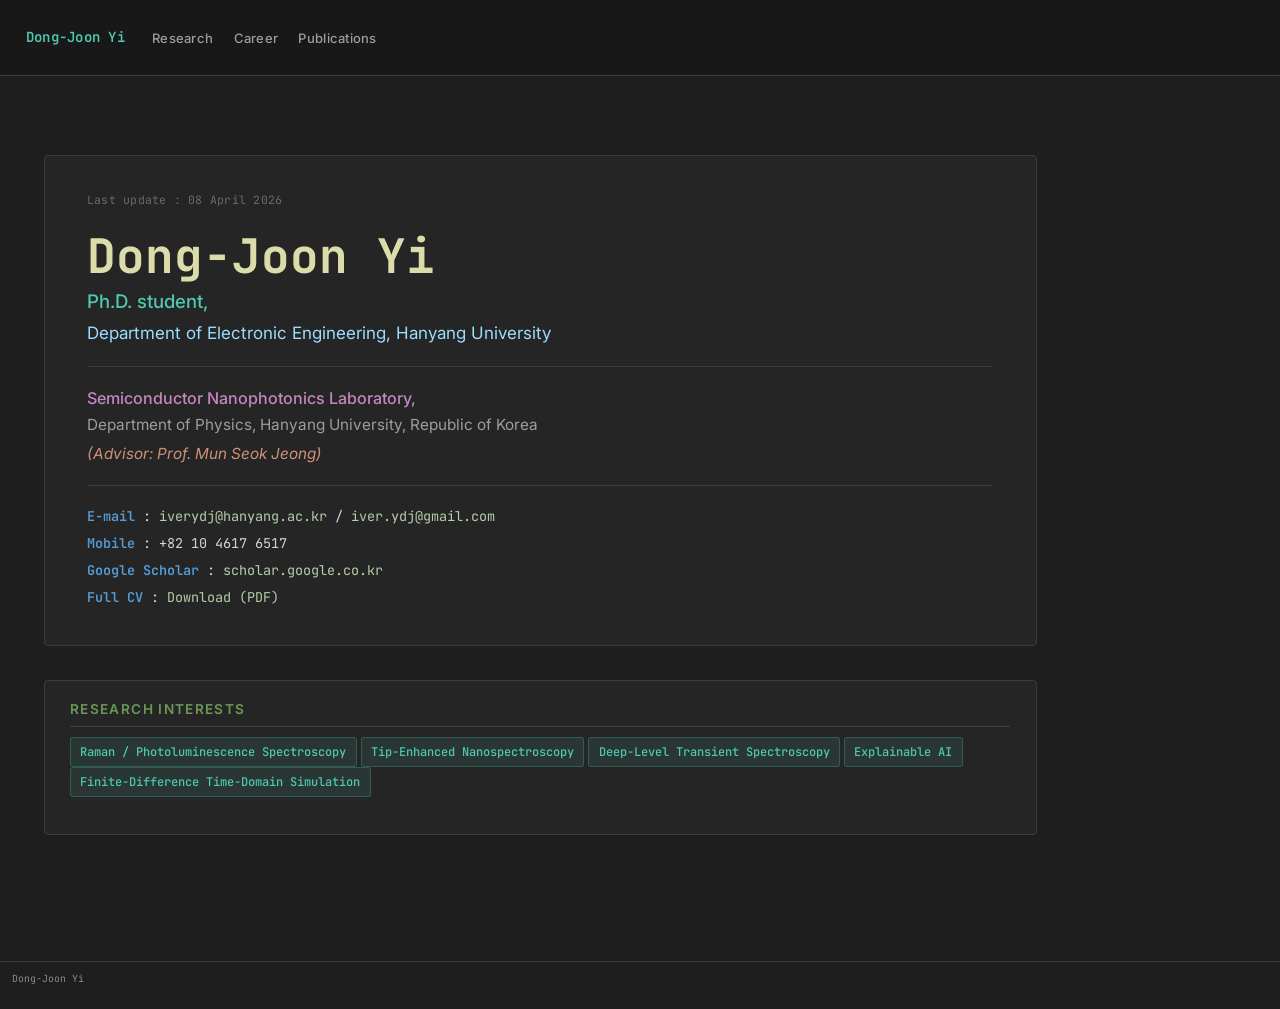
==== docs/index.html @ d69dab35 "Research: syntax colors, remove duplicate paragraph, remove Home tab, move cv.qmd to noshow" ====
<!DOCTYPE html>
<html xmlns="http://www.w3.org/1999/xhtml" lang="en" xml:lang="en"><head>

<meta charset="utf-8">
<meta name="generator" content="quarto-1.6.43">

<meta name="viewport" content="width=device-width, initial-scale=1.0, user-scalable=yes">


<title>Dong-Joon Yi</title>
<style>
code{white-space: pre-wrap;}
span.smallcaps{font-variant: small-caps;}
div.columns{display: flex; gap: min(4vw, 1.5em);}
div.column{flex: auto; overflow-x: auto;}
div.hanging-indent{margin-left: 1.5em; text-indent: -1.5em;}
ul.task-list{list-style: none;}
ul.task-list li input[type="checkbox"] {
  width: 0.8em;
  margin: 0 0.8em 0.2em -1em; /* quarto-specific, see https://github.com/quarto-dev/quarto-cli/issues/4556 */ 
  vertical-align: middle;
}
</style>


<script src="site_libs/quarto-nav/quarto-nav.js"></script>
<script src="site_libs/quarto-nav/headroom.min.js"></script>
<script src="site_libs/clipboard/clipboard.min.js"></script>
<script src="site_libs/quarto-search/autocomplete.umd.js"></script>
<script src="site_libs/quarto-search/fuse.min.js"></script>
<script src="site_libs/quarto-search/quarto-search.js"></script>
<meta name="quarto:offset" content="./">
<script src="site_libs/quarto-html/quarto.js"></script>
<script src="site_libs/quarto-html/popper.min.js"></script>
<script src="site_libs/quarto-html/tippy.umd.min.js"></script>
<script src="site_libs/quarto-html/anchor.min.js"></script>
<link href="site_libs/quarto-html/tippy.css" rel="stylesheet">
<link href="site_libs/quarto-html/quarto-syntax-highlighting-dark-4379b0ccadffce622b03caf4c46266b3.css" rel="stylesheet" id="quarto-text-highlighting-styles">
<script src="site_libs/bootstrap/bootstrap.min.js"></script>
<link href="site_libs/bootstrap/bootstrap-icons.css" rel="stylesheet">
<link href="site_libs/bootstrap/bootstrap-c5380910ed954647b01755c1e2d5ec04.min.css" rel="stylesheet" append-hash="true" id="quarto-bootstrap" data-mode="dark">
<script id="quarto-search-options" type="application/json">{
  "location": "navbar",
  "copy-button": false,
  "collapse-after": 3,
  "panel-placement": "end",
  "type": "overlay",
  "limit": 50,
  "keyboard-shortcut": [
    "f",
    "/",
    "s"
  ],
  "show-item-context": false,
  "language": {
    "search-no-results-text": "No results",
    "search-matching-documents-text": "matching documents",
    "search-copy-link-title": "Copy link to search",
    "search-hide-matches-text": "Hide additional matches",
    "search-more-match-text": "more match in this document",
    "search-more-matches-text": "more matches in this document",
    "search-clear-button-title": "Clear",
    "search-text-placeholder": "",
    "search-detached-cancel-button-title": "Cancel",
    "search-submit-button-title": "Submit",
    "search-label": "Search"
  }
}</script>


<link rel="stylesheet" href="styles.css">
</head>

<body class="nav-fixed fullcontent">

<div id="quarto-search-results"></div>
  <header id="quarto-header" class="headroom fixed-top">
    <nav class="navbar navbar-expand-lg " data-bs-theme="dark">
      <div class="navbar-container container-fluid">
      <div class="navbar-brand-container mx-auto">
    <a class="navbar-brand" href="./index.html">
    <span class="navbar-title">Dong-Joon Yi</span>
    </a>
  </div>
            <div id="quarto-search" class="" title="Search"></div>
          <button class="navbar-toggler" type="button" data-bs-toggle="collapse" data-bs-target="#navbarCollapse" aria-controls="navbarCollapse" role="menu" aria-expanded="false" aria-label="Toggle navigation" onclick="if (window.quartoToggleHeadroom) { window.quartoToggleHeadroom(); }">
  <span class="navbar-toggler-icon"></span>
</button>
          <div class="collapse navbar-collapse" id="navbarCollapse">
            <ul class="navbar-nav navbar-nav-scroll me-auto">
  <li class="nav-item">
    <a class="nav-link" href="./research.html"> 
<span class="menu-text">Research</span></a>
  </li>  
  <li class="nav-item">
    <a class="nav-link" href="./career.html"> 
<span class="menu-text">Career</span></a>
  </li>  
  <li class="nav-item">
    <a class="nav-link" href="./publications.html"> 
<span class="menu-text">Publications</span></a>
  </li>  
</ul>
          </div> <!-- /navcollapse -->
            <div class="quarto-navbar-tools">
</div>
      </div> <!-- /container-fluid -->
    </nav>
</header>
<!-- content -->
<div id="quarto-content" class="quarto-container page-columns page-rows-contents page-layout-article page-navbar">
<!-- sidebar -->
<!-- margin-sidebar -->
    
<!-- main -->
<main class="content" id="quarto-document-content"><header id="title-block-header" class="quarto-title-block"></header>




<div class="hero">
<p class="last-update">
Last update : 08 April 2026
</p>
<p class="hero-name">
Dong-Joon Yi
</p>
<p class="hero-position">
Ph.D.&nbsp;student,
</p>
<p class="hero-dept">
Department of Electronic Engineering, Hanyang University
</p>
<div class="hero-divider">

</div>
<p class="hero-lab">
Semiconductor Nanophotonics Laboratory,
</p>
<p class="hero-lab-dept">
Department of Physics, Hanyang University, Republic of Korea
</p>
<p class="hero-advisor">
(Advisor: Prof.&nbsp;Mun Seok Jeong)
</p>
<div class="hero-divider">

</div>
<p class="hero-contact">
<span class="contact-label">E-mail</span> : <a href="mailto:iverydj@hanyang.ac.kr">iverydj@hanyang.ac.kr</a> / <a href="mailto:iver.ydj@gmail.com">iver.ydj@gmail.com</a><br> <span class="contact-label">Mobile</span> : +82 10 4617 6517<br> <span class="contact-label">Google Scholar</span> : <a href="https://scholar.google.co.kr/citations?user=MZE2mWsAAAAJ&amp;hl=ko&amp;oi=ao">scholar.google.co.kr</a><br> <span class="contact-label">Full CV</span> : <a href="assets/CV.pdf" download="">Download (PDF)</a>
</p>
</div>
<section id="research-interests" class="level2 home-section">
<h2 class="anchored" data-anchor-id="research-interests">Research Interests</h2>
<div class="research-keywords">
<p><span>Raman / Photoluminescence Spectroscopy</span> <span>Tip-Enhanced Nanospectroscopy</span> <span>Deep-Level Transient Spectroscopy</span> <span>Explainable AI</span> <span>Finite-Difference Time-Domain Simulation</span></p>
</div>
</section>



</main> <!-- /main -->
<script id="quarto-html-after-body" type="application/javascript">
window.document.addEventListener("DOMContentLoaded", function (event) {
  const toggleBodyColorMode = (bsSheetEl) => {
    const mode = bsSheetEl.getAttribute("data-mode");
    const bodyEl = window.document.querySelector("body");
    if (mode === "dark") {
      bodyEl.classList.add("quarto-dark");
      bodyEl.classList.remove("quarto-light");
    } else {
      bodyEl.classList.add("quarto-light");
      bodyEl.classList.remove("quarto-dark");
    }
  }
  const toggleBodyColorPrimary = () => {
    const bsSheetEl = window.document.querySelector("link#quarto-bootstrap");
    if (bsSheetEl) {
      toggleBodyColorMode(bsSheetEl);
    }
  }
  toggleBodyColorPrimary();  
  const icon = "";
  const anchorJS = new window.AnchorJS();
  anchorJS.options = {
    placement: 'right',
    icon: icon
  };
  anchorJS.add('.anchored');
  const isCodeAnnotation = (el) => {
    for (const clz of el.classList) {
      if (clz.startsWith('code-annotation-')) {                     
        return true;
      }
    }
    return false;
  }
  const onCopySuccess = function(e) {
    // button target
    const button = e.trigger;
    // don't keep focus
    button.blur();
    // flash "checked"
    button.classList.add('code-copy-button-checked');
    var currentTitle = button.getAttribute("title");
    button.setAttribute("title", "Copied!");
    let tooltip;
    if (window.bootstrap) {
      button.setAttribute("data-bs-toggle", "tooltip");
      button.setAttribute("data-bs-placement", "left");
      button.setAttribute("data-bs-title", "Copied!");
      tooltip = new bootstrap.Tooltip(button, 
        { trigger: "manual", 
          customClass: "code-copy-button-tooltip",
          offset: [0, -8]});
      tooltip.show();    
    }
    setTimeout(function() {
      if (tooltip) {
        tooltip.hide();
        button.removeAttribute("data-bs-title");
        button.removeAttribute("data-bs-toggle");
        button.removeAttribute("data-bs-placement");
      }
      button.setAttribute("title", currentTitle);
      button.classList.remove('code-copy-button-checked');
    }, 1000);
    // clear code selection
    e.clearSelection();
  }
  const getTextToCopy = function(trigger) {
      const codeEl = trigger.previousElementSibling.cloneNode(true);
      for (const childEl of codeEl.children) {
        if (isCodeAnnotation(childEl)) {
          childEl.remove();
        }
      }
      return codeEl.innerText;
  }
  const clipboard = new window.ClipboardJS('.code-copy-button:not([data-in-quarto-modal])', {
    text: getTextToCopy
  });
  clipboard.on('success', onCopySuccess);
  if (window.document.getElementById('quarto-embedded-source-code-modal')) {
    const clipboardModal = new window.ClipboardJS('.code-copy-button[data-in-quarto-modal]', {
      text: getTextToCopy,
      container: window.document.getElementById('quarto-embedded-source-code-modal')
    });
    clipboardModal.on('success', onCopySuccess);
  }
    var localhostRegex = new RegExp(/^(?:http|https):\/\/localhost\:?[0-9]*\//);
    var mailtoRegex = new RegExp(/^mailto:/);
      var filterRegex = new RegExp('/' + window.location.host + '/');
    var isInternal = (href) => {
        return filterRegex.test(href) || localhostRegex.test(href) || mailtoRegex.test(href);
    }
    // Inspect non-navigation links and adorn them if external
 	var links = window.document.querySelectorAll('a[href]:not(.nav-link):not(.navbar-brand):not(.toc-action):not(.sidebar-link):not(.sidebar-item-toggle):not(.pagination-link):not(.no-external):not([aria-hidden]):not(.dropdown-item):not(.quarto-navigation-tool):not(.about-link)');
    for (var i=0; i<links.length; i++) {
      const link = links[i];
      if (!isInternal(link.href)) {
        // undo the damage that might have been done by quarto-nav.js in the case of
        // links that we want to consider external
        if (link.dataset.originalHref !== undefined) {
          link.href = link.dataset.originalHref;
        }
          // target, if specified
          link.setAttribute("target", "_blank");
          if (link.getAttribute("rel") === null) {
            link.setAttribute("rel", "noopener");
          }
      }
    }
  function tippyHover(el, contentFn, onTriggerFn, onUntriggerFn) {
    const config = {
      allowHTML: true,
      maxWidth: 500,
      delay: 100,
      arrow: false,
      appendTo: function(el) {
          return el.parentElement;
      },
      interactive: true,
      interactiveBorder: 10,
      theme: 'quarto',
      placement: 'bottom-start',
    };
    if (contentFn) {
      config.content = contentFn;
    }
    if (onTriggerFn) {
      config.onTrigger = onTriggerFn;
    }
    if (onUntriggerFn) {
      config.onUntrigger = onUntriggerFn;
    }
    window.tippy(el, config); 
  }
  const noterefs = window.document.querySelectorAll('a[role="doc-noteref"]');
  for (var i=0; i<noterefs.length; i++) {
    const ref = noterefs[i];
    tippyHover(ref, function() {
      // use id or data attribute instead here
      let href = ref.getAttribute('data-footnote-href') || ref.getAttribute('href');
      try { href = new URL(href).hash; } catch {}
      const id = href.replace(/^#\/?/, "");
      const note = window.document.getElementById(id);
      if (note) {
        return note.innerHTML;
      } else {
        return "";
      }
    });
  }
  const xrefs = window.document.querySelectorAll('a.quarto-xref');
  const processXRef = (id, note) => {
    // Strip column container classes
    const stripColumnClz = (el) => {
      el.classList.remove("page-full", "page-columns");
      if (el.children) {
        for (const child of el.children) {
          stripColumnClz(child);
        }
      }
    }
    stripColumnClz(note)
    if (id === null || id.startsWith('sec-')) {
      // Special case sections, only their first couple elements
      const container = document.createElement("div");
      if (note.children && note.children.length > 2) {
        container.appendChild(note.children[0].cloneNode(true));
        for (let i = 1; i < note.children.length; i++) {
          const child = note.children[i];
          if (child.tagName === "P" && child.innerText === "") {
            continue;
          } else {
            container.appendChild(child.cloneNode(true));
            break;
          }
        }
        if (window.Quarto?.typesetMath) {
          window.Quarto.typesetMath(container);
        }
        return container.innerHTML
      } else {
        if (window.Quarto?.typesetMath) {
          window.Quarto.typesetMath(note);
        }
        return note.innerHTML;
      }
    } else {
      // Remove any anchor links if they are present
      const anchorLink = note.querySelector('a.anchorjs-link');
      if (anchorLink) {
        anchorLink.remove();
      }
      if (window.Quarto?.typesetMath) {
        window.Quarto.typesetMath(note);
      }
      if (note.classList.contains("callout")) {
        return note.outerHTML;
      } else {
        return note.innerHTML;
      }
    }
  }
  for (var i=0; i<xrefs.length; i++) {
    const xref = xrefs[i];
    tippyHover(xref, undefined, function(instance) {
      instance.disable();
      let url = xref.getAttribute('href');
      let hash = undefined; 
      if (url.startsWith('#')) {
        hash = url;
      } else {
        try { hash = new URL(url).hash; } catch {}
      }
      if (hash) {
        const id = hash.replace(/^#\/?/, "");
        const note = window.document.getElementById(id);
        if (note !== null) {
          try {
            const html = processXRef(id, note.cloneNode(true));
            instance.setContent(html);
          } finally {
            instance.enable();
            instance.show();
          }
        } else {
          // See if we can fetch this
          fetch(url.split('#')[0])
          .then(res => res.text())
          .then(html => {
            const parser = new DOMParser();
            const htmlDoc = parser.parseFromString(html, "text/html");
            const note = htmlDoc.getElementById(id);
            if (note !== null) {
              const html = processXRef(id, note);
              instance.setContent(html);
            } 
          }).finally(() => {
            instance.enable();
            instance.show();
          });
        }
      } else {
        // See if we can fetch a full url (with no hash to target)
        // This is a special case and we should probably do some content thinning / targeting
        fetch(url)
        .then(res => res.text())
        .then(html => {
          const parser = new DOMParser();
          const htmlDoc = parser.parseFromString(html, "text/html");
          const note = htmlDoc.querySelector('main.content');
          if (note !== null) {
            // This should only happen for chapter cross references
            // (since there is no id in the URL)
            // remove the first header
            if (note.children.length > 0 && note.children[0].tagName === "HEADER") {
              note.children[0].remove();
            }
            const html = processXRef(null, note);
            instance.setContent(html);
          } 
        }).finally(() => {
          instance.enable();
          instance.show();
        });
      }
    }, function(instance) {
    });
  }
      let selectedAnnoteEl;
      const selectorForAnnotation = ( cell, annotation) => {
        let cellAttr = 'data-code-cell="' + cell + '"';
        let lineAttr = 'data-code-annotation="' +  annotation + '"';
        const selector = 'span[' + cellAttr + '][' + lineAttr + ']';
        return selector;
      }
      const selectCodeLines = (annoteEl) => {
        const doc = window.document;
        const targetCell = annoteEl.getAttribute("data-target-cell");
        const targetAnnotation = annoteEl.getAttribute("data-target-annotation");
        const annoteSpan = window.document.querySelector(selectorForAnnotation(targetCell, targetAnnotation));
        const lines = annoteSpan.getAttribute("data-code-lines").split(",");
        const lineIds = lines.map((line) => {
          return targetCell + "-" + line;
        })
        let top = null;
        let height = null;
        let parent = null;
        if (lineIds.length > 0) {
            //compute the position of the single el (top and bottom and make a div)
            const el = window.document.getElementById(lineIds[0]);
            top = el.offsetTop;
            height = el.offsetHeight;
            parent = el.parentElement.parentElement;
          if (lineIds.length > 1) {
            const lastEl = window.document.getElementById(lineIds[lineIds.length - 1]);
            const bottom = lastEl.offsetTop + lastEl.offsetHeight;
            height = bottom - top;
          }
          if (top !== null && height !== null && parent !== null) {
            // cook up a div (if necessary) and position it 
            let div = window.document.getElementById("code-annotation-line-highlight");
            if (div === null) {
              div = window.document.createElement("div");
              div.setAttribute("id", "code-annotation-line-highlight");
              div.style.position = 'absolute';
              parent.appendChild(div);
            }
            div.style.top = top - 2 + "px";
            div.style.height = height + 4 + "px";
            div.style.left = 0;
            let gutterDiv = window.document.getElementById("code-annotation-line-highlight-gutter");
            if (gutterDiv === null) {
              gutterDiv = window.document.createElement("div");
              gutterDiv.setAttribute("id", "code-annotation-line-highlight-gutter");
              gutterDiv.style.position = 'absolute';
              const codeCell = window.document.getElementById(targetCell);
              const gutter = codeCell.querySelector('.code-annotation-gutter');
              gutter.appendChild(gutterDiv);
            }
            gutterDiv.style.top = top - 2 + "px";
            gutterDiv.style.height = height + 4 + "px";
          }
          selectedAnnoteEl = annoteEl;
        }
      };
      const unselectCodeLines = () => {
        const elementsIds = ["code-annotation-line-highlight", "code-annotation-line-highlight-gutter"];
        elementsIds.forEach((elId) => {
          const div = window.document.getElementById(elId);
          if (div) {
            div.remove();
          }
        });
        selectedAnnoteEl = undefined;
      };
        // Handle positioning of the toggle
    window.addEventListener(
      "resize",
      throttle(() => {
        elRect = undefined;
        if (selectedAnnoteEl) {
          selectCodeLines(selectedAnnoteEl);
        }
      }, 10)
    );
    function throttle(fn, ms) {
    let throttle = false;
    let timer;
      return (...args) => {
        if(!throttle) { // first call gets through
            fn.apply(this, args);
            throttle = true;
        } else { // all the others get throttled
            if(timer) clearTimeout(timer); // cancel #2
            timer = setTimeout(() => {
              fn.apply(this, args);
              timer = throttle = false;
            }, ms);
        }
      };
    }
      // Attach click handler to the DT
      const annoteDls = window.document.querySelectorAll('dt[data-target-cell]');
      for (const annoteDlNode of annoteDls) {
        annoteDlNode.addEventListener('click', (event) => {
          const clickedEl = event.target;
          if (clickedEl !== selectedAnnoteEl) {
            unselectCodeLines();
            const activeEl = window.document.querySelector('dt[data-target-cell].code-annotation-active');
            if (activeEl) {
              activeEl.classList.remove('code-annotation-active');
            }
            selectCodeLines(clickedEl);
            clickedEl.classList.add('code-annotation-active');
          } else {
            // Unselect the line
            unselectCodeLines();
            clickedEl.classList.remove('code-annotation-active');
          }
        });
      }
  const findCites = (el) => {
    const parentEl = el.parentElement;
    if (parentEl) {
      const cites = parentEl.dataset.cites;
      if (cites) {
        return {
          el,
          cites: cites.split(' ')
        };
      } else {
        return findCites(el.parentElement)
      }
    } else {
      return undefined;
    }
  };
  var bibliorefs = window.document.querySelectorAll('a[role="doc-biblioref"]');
  for (var i=0; i<bibliorefs.length; i++) {
    const ref = bibliorefs[i];
    const citeInfo = findCites(ref);
    if (citeInfo) {
      tippyHover(citeInfo.el, function() {
        var popup = window.document.createElement('div');
        citeInfo.cites.forEach(function(cite) {
          var citeDiv = window.document.createElement('div');
          citeDiv.classList.add('hanging-indent');
          citeDiv.classList.add('csl-entry');
          var biblioDiv = window.document.getElementById('ref-' + cite);
          if (biblioDiv) {
            citeDiv.innerHTML = biblioDiv.innerHTML;
          }
          popup.appendChild(citeDiv);
        });
        return popup.innerHTML;
      });
    }
  }
});
</script>
</div> <!-- /content -->
<footer class="footer">
  <div class="nav-footer">
    <div class="nav-footer-left">
<p>Dong-Joon Yi</p>
</div>   
    <div class="nav-footer-center">
      &nbsp;
    </div>
    <div class="nav-footer-right">
      &nbsp;
    </div>
  </div>
</footer>




</body></html>
---- docs/site_libs/quarto-html/tippy.css ----
.tippy-box[data-animation=fade][data-state=hidden]{opacity:0}[data-tippy-root]{max-width:calc(100vw - 10px)}.tippy-box{position:relative;background-color:#333;color:#fff;border-radius:4px;font-size:14px;line-height:1.4;white-space:normal;outline:0;transition-property:transform,visibility,opacity}.tippy-box[data-placement^=top]>.tippy-arrow{bottom:0}.tippy-box[data-placement^=top]>.tippy-arrow:before{bottom:-7px;left:0;border-width:8px 8px 0;border-top-color:initial;transform-origin:center top}.tippy-box[data-placement^=bottom]>.tippy-arrow{top:0}.tippy-box[data-placement^=bottom]>.tippy-arrow:before{top:-7px;left:0;border-width:0 8px 8px;border-bottom-color:initial;transform-origin:center bottom}.tippy-box[data-placement^=left]>.tippy-arrow{right:0}.tippy-box[data-placement^=left]>.tippy-arrow:before{border-width:8px 0 8px 8px;border-left-color:initial;right:-7px;transform-origin:center left}.tippy-box[data-placement^=right]>.tippy-arrow{left:0}.tippy-box[data-placement^=right]>.tippy-arrow:before{left:-7px;border-width:8px 8px 8px 0;border-right-color:initial;transform-origin:center right}.tippy-box[data-inertia][data-state=visible]{transition-timing-function:cubic-bezier(.54,1.5,.38,1.11)}.tippy-arrow{width:16px;height:16px;color:#333}.tippy-arrow:before{content:"";position:absolute;border-color:transparent;border-style:solid}.tippy-content{position:relative;padding:5px 9px;z-index:1}
---- docs/styles.css ----
@import url("https://fonts.googleapis.com/css2?family=JetBrains+Mono:wght@400;500;600&family=Inter:wght@400;500;600;700&display=swap");

:root {
  --max-w: 1080px;

  /* VS Code Dark+ palette */
  --bg: #1e1e1e;
  --bg-surface: #252526;
  --bg-hover: #2a2d2e;
  --bg-active: #37373d;
  --bg-input: #3c3c3c;

  --border: #3c3c3c;
  --border-light: #2d2d2d;

  --text: #d4d4d4;
  --text-2: #9d9d9d;
  --text-3: #6a6a6a;

  /* syntax colors as accents */
  --blue: #569cd6;
  --light-blue: #9cdcfe;
  --green: #6a9955;
  --light-green: #b5cea8;
  --orange: #ce9178;
  --yellow: #dcdcaa;
  --purple: #c586c0;
  --cyan: #4ec9b0;

  --accent: var(--blue);
  --accent-2: var(--cyan);

  --font-mono: "JetBrains Mono", "Cascadia Code", "Fira Code", monospace;
  --font-sans: "Inter", system-ui, sans-serif;
}

/* ── Base ── */
body {
  font-family: var(--font-sans);
  color: var(--text);
  background: var(--bg);
  font-size: 14.5px;
  line-height: 1.75;
  -webkit-font-smoothing: antialiased;
}

::selection {
  background: rgba(86, 156, 214, 0.35);
  color: #fff;
}

.quarto-container { max-width: var(--max-w); }
main { padding-top: 0; }

/* ── Typography ── */
h1, h2, h3, h4 {
  font-family: var(--font-sans);
  color: var(--text);
  font-weight: 600;
}

h1 { font-size: 1.6rem; color: var(--light-blue); }
h2 {
  font-size: 0.8rem;
  text-transform: uppercase;
  letter-spacing: 0.1em;
  color: var(--green);
  font-weight: 600;
  margin-top: 2.5rem;
  margin-bottom: 0.6rem;
}
h3 { font-size: 1rem; color: var(--yellow); margin-top: 1.2rem; }

main a {
  color: var(--accent);
  text-decoration: none;
}

main a:hover {
  color: var(--light-blue);
  text-decoration: underline;
}

/* ── Scrollbar (webkit) ── */
::-webkit-scrollbar { width: 10px; }
::-webkit-scrollbar-track { background: var(--bg); }
::-webkit-scrollbar-thumb { background: var(--bg-input); border-radius: 5px; }
::-webkit-scrollbar-thumb:hover { background: var(--text-3); }

/* ── Navbar ── */
.navbar {
  font-family: var(--font-sans);
  background: #181818 !important;
  border-bottom: 1px solid var(--border);
  font-size: 13px;
  letter-spacing: 0.02em;
}

.navbar-brand, .navbar-title {
  font-family: var(--font-mono) !important;
  font-weight: 600 !important;
  font-size: 14px !important;
  color: var(--cyan) !important;
}

.navbar-nav .nav-link {
  color: var(--text-2) !important;
  font-weight: 500;
  transition: color 0.15s;
}

.navbar-nav .nav-link.active {
  color: #fff !important;
}

.navbar-nav .nav-link:hover {
  color: var(--text) !important;
}

.navbar-toggler { border-color: var(--border) !important; }
.navbar-toggler-icon { filter: invert(0.8); }

/* ── Home: Last update ── */
.last-update {
  font-family: var(--font-mono);
  font-size: 11.5px;
  color: var(--text-3);
  margin: 0 0 1rem;
  letter-spacing: 0.02em;
}

/* ── Home: Hero (signature card) ── */
.hero {
  margin-top: 3rem;
  margin-bottom: 0;
  padding: 2rem 2.5rem;
  border: 1px solid var(--border);
  background: var(--bg-surface);
  box-shadow: none;
  border-radius: 4px;
}

.hero-name {
  font-family: var(--font-mono);
  font-size: clamp(2rem, 4.5vw, 2.8rem);
  font-weight: 700;
  color: var(--yellow);
  margin: 0 0 0.15rem;
  line-height: 1.2;
}

.hero-position {
  font-size: 1.1rem;
  font-weight: 500;
  color: var(--cyan);
  margin: 0.1rem 0 0;
}

.hero-dept {
  font-size: 1rem;
  color: var(--light-blue);
  margin: 0;
}

.hero-divider {
  height: 1px;
  background: var(--border);
  margin: 1rem 0;
}

.hero-lab {
  font-size: 0.95rem;
  color: var(--purple);
  margin: 0;
  font-weight: 500;
}

.hero-lab-dept {
  font-size: 0.9rem;
  color: var(--text-2);
  margin: 0;
}

.hero-advisor {
  font-size: 0.9rem;
  color: var(--orange);
  margin: 0.15rem 0 0;
  font-style: italic;
}

.hero-contact {
  font-family: var(--font-mono);
  font-size: 13.5px;
  color: var(--text);
  margin: 0;
  line-height: 2;
}

.hero-contact a {
  color: var(--light-green);
}

.hero-contact a:hover {
  color: #fff;
  text-decoration: underline;
}

.contact-label {
  color: var(--blue);
  font-weight: 600;
}

/* legacy - unused */
.hero-tagline { display: none; }
.hero-meta { display: none; }

/* ── Home: Sections ── */
.home-section {
  margin-top: 2rem;
  padding: 1.2rem 1.5rem;
  border: 1px solid var(--border);
  background: var(--bg-surface);
  border-radius: 4px;
}

.home-section h2 { margin-top: 0; }

.home-section ul {
  list-style: none;
  padding: 0;
  margin: 0;
}

.home-section li {
  margin-bottom: 0.25rem;
  font-size: 14px;
}

.home-section li::before {
  content: ">";
  font-family: var(--font-mono);
  color: var(--text-3);
  margin-right: 0.5rem;
  font-size: 12px;
}

.research-keywords {
  display: flex;
  flex-wrap: wrap;
  gap: 0.35rem;
  margin-top: 0.4rem;
}

.research-keywords span {
  display: inline-block;
  padding: 0.2rem 0.55rem;
  font-family: var(--font-mono);
  font-size: 12px;
  font-weight: 500;
  color: var(--cyan);
  background: rgba(78, 201, 176, 0.1);
  border: 1px solid rgba(78, 201, 176, 0.25);
  border-radius: 3px;
}

/* ── Section blocks (career, research, publications) ── */
.section-block {
  margin-top: 1.5rem;
  padding: 1.2rem 1.5rem;
  background: var(--bg-surface);
  border: 1px solid var(--border);
  border-radius: 4px;
  box-shadow: none;
}

.section-block:first-of-type { margin-top: 0.5rem; }
.section-block > *:first-child { margin-top: 0; }
.section-title { margin-bottom: 0.6rem; }

.section-block ul {
  padding-left: 0;
  list-style: none;
}

.section-block li {
  margin-bottom: 0.5rem;
  font-size: 14px;
  line-height: 1.7;
  padding-left: 1rem;
  position: relative;
}

.section-block li::before {
  content: "–";
  position: absolute;
  left: 0;
  color: var(--text-3);
}

/* ── Research page colors ── */
.research-content .rs-tech { color: var(--cyan); font-weight: 500; }
.research-content .rs-mat { color: var(--orange); }
.research-content .rs-method { color: var(--purple); font-weight: 500; }

/* ── Figures ── */
.figure-frame {
  margin: 1.2rem 0;
  padding: 0;
  background: var(--bg-surface);
  border: 1px solid var(--border);
  border-radius: 4px;
  overflow: hidden;
}

.figure-frame img {
  width: 100%;
  height: auto;
  display: block;
}

.caption {
  margin: 0;
  padding: 0.5rem 0.75rem;
  font-size: 0.8rem;
  font-family: var(--font-mono);
  color: var(--green);
  background: var(--bg);
  border-top: 1px solid var(--border);
}

/* ── Publications ── */
.pub-list p:first-child {
  font-family: var(--font-mono);
  font-size: 12px;
  color: var(--green);
  margin-bottom: 1rem;
}

.pub-list ul {
  list-style: none;
  margin: 0;
  padding: 0;
  counter-reset: pub;
}

.pub-list li {
  counter-increment: pub;
  position: relative;
  margin-bottom: 0;
  padding: 0.7rem 0 0.7rem 2.2rem;
  border-bottom: 1px solid var(--border-light);
  font-size: 13.5px;
  line-height: 1.7;
}

.pub-list li:last-child { border-bottom: none; }

.pub-list li::before {
  content: counter(pub);
  position: absolute;
  left: 0;
  top: 0.7rem;
  font-family: var(--font-mono);
  font-size: 12px;
  font-weight: 600;
  color: var(--text-3);
  width: 1.5rem;
  text-align: right;
}

/* ── Publication structured colors ── */

/* note line */
.pub-note {
  font-family: var(--font-mono);
  font-size: 12px;
  color: var(--green);
  margin-bottom: 0.5rem;
}

/* styled list */
.pub-styled {
  list-style: none;
  margin: 0;
  padding: 0;
  counter-reset: pub;
}

.pub-styled li {
  counter-increment: pub;
  position: relative;
  padding: 0.7rem 0 0.7rem 2.2rem;
  border-bottom: 1px solid var(--border-light);
  font-size: 13.5px;
  line-height: 1.8;
  margin-bottom: 0;
}

.pub-styled li:last-child { border-bottom: none; }

.pub-styled li::before {
  content: counter(pub);
  position: absolute;
  left: 0;
  top: 0.7rem;
  font-family: var(--font-mono);
  font-size: 12px;
  font-weight: 600;
  color: var(--text-3);
  width: 1.5rem;
  text-align: right;
}

/* patent list: separate counter */
.pub-patents { counter-reset: pat; }
.pub-patents li { counter-increment: pat; }
.pub-patents li::before { content: counter(pat); }

/* authors: default text */
.pub-authors { color: var(--text); }

/* my name highlight */
.pub-authors u { text-decoration: none; }
.pub-authors u b { color: var(--yellow); font-weight: 700; }

/* title in quotes: cyan */
.pub-title { color: var(--cyan); }

/* journal name: orange */
.pub-journal { color: var(--orange); font-style: italic; }

/* year: purple */
.pub-year { color: var(--purple); font-weight: 500; }

/* DOI: green link */
.pub-doi a { color: var(--light-green); font-family: var(--font-mono); font-size: 12px; }
.pub-doi a:hover { color: #fff; }

/* patent header */
.pub-patent-header {
  color: var(--purple);
  font-style: italic;
  font-weight: 600;
  margin-top: 1.5rem;
  margin-bottom: 0.3rem;
}

/* legacy pub-list overrides */
.pub-list em { font-style: italic; color: var(--orange); }
.pub-list u { text-decoration: none; }
.pub-list u strong { color: var(--yellow); }

/* ── Footer ── */
footer {
  font-family: var(--font-mono);
  font-size: 12px;
  color: var(--text-3);
  border-top: 1px solid var(--border);
  margin-top: 3rem;
}

.nav-footer { background: var(--bg) !important; }

/* ── Info grid (disabled) ── */
.info-grid { display: none; }
.info-card { display: none; }

/* ── Override quarto theme for dark ── */
.page-layout-article { background: var(--bg); }
#quarto-content { background: var(--bg); }
.sidebar, .toc { background: var(--bg-surface); }

#TOC a { color: var(--text-2); }
#TOC a:hover { color: var(--text); }
#TOC a.active { color: var(--accent); border-left-color: var(--accent); }

/* quarto search */
.aa-DetachedOverlay .aa-DetachedContainer { background: var(--bg-surface); }

/* strong / bold in body */
strong { color: var(--text); font-weight: 600; }

/* ── Tables ── */
table {
  width: 100%;
  border-collapse: collapse;
  font-size: 13.5px;
  margin: 0.5rem 0;
}

thead {
  border-bottom: 2px solid var(--border);
}

thead th {
  font-family: var(--font-mono);
  font-size: 11.5px;
  font-weight: 600;
  text-transform: uppercase;
  letter-spacing: 0.06em;
  color: var(--text-3);
  padding: 0.5rem 0.75rem;
  text-align: left;
}

tbody td {
  padding: 0.5rem 0.75rem;
  border-bottom: 1px solid var(--border-light);
  color: var(--text);
  vertical-align: top;
}

tbody tr:last-child td { border-bottom: none; }

tbody tr:hover { background: var(--bg-hover); }

/* Career page line-break paragraphs */
.section-block p {
  margin-bottom: 1.2rem;
  font-size: 14px;
  line-height: 1.8;
}

/* ── Career: Education colors ── */
.edu-entry { margin-bottom: 1.4rem; }
.edu-entry:last-child { margin-bottom: 0; }

.edu-degree { color: var(--yellow); font-weight: 600; }
.edu-school { color: var(--cyan); font-weight: 500; }
.edu-detail { color: var(--text-2); }
.edu-lab { color: var(--purple); font-style: italic; }
.edu-advisor { color: var(--orange); }
.edu-thesis { color: var(--text-2); font-style: italic; font-size: 13px; }

/* ── Skills table ── */
.skills-tbl { width: 100%; border-collapse: collapse; table-layout: fixed; }
.skills-tbl td { padding: 0.5rem 0.75rem; border-bottom: 1px solid var(--border-light); font-size: 13.5px; vertical-align: top; }
.skills-tbl tr:last-child td { border-bottom: none; }
.skills-tbl tr:hover { background: var(--bg-hover); }

/* ── Responsive ── */
@media (max-width: 680px) {
  .hero { margin-top: 1.5rem; padding: 1rem; }
  .hero-name { font-size: 1.6rem; }
  .hero-meta { gap: 0.3rem 0.8rem; }
  .section-block, .home-section { padding: 1rem; }
}
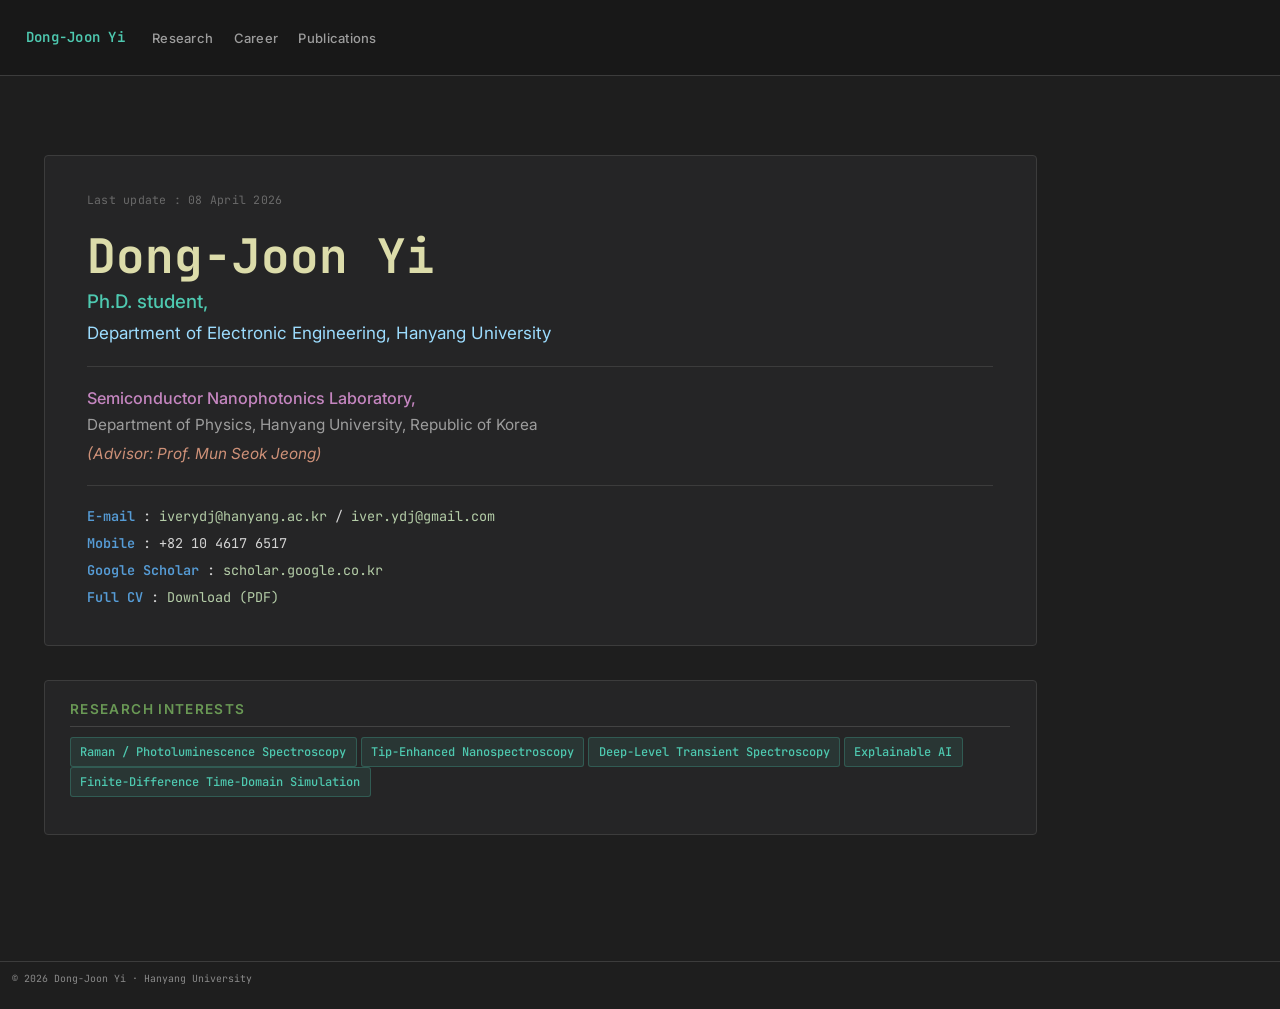
==== commit be25c01c: "Footer copyright, mobile responsive improvements" ====
--- a/docs/index.html
+++ b/docs/index.html
@@ -586,7 +586,7 @@
 <footer class="footer">
   <div class="nav-footer">
     <div class="nav-footer-left">
-<p>Dong-Joon Yi</p>
+<p>© 2026 Dong-Joon Yi · Hanyang University</p>
 </div>   
     <div class="nav-footer-center">
       &nbsp;
--- a/docs/styles.css
+++ b/docs/styles.css
@@ -540,8 +540,12 @@
 
 /* ── Responsive ── */
 @media (max-width: 680px) {
-  .hero { margin-top: 1.5rem; padding: 1rem; }
+  .hero { margin-top: 1.5rem; padding: 1rem 1.2rem; }
   .hero-name { font-size: 1.6rem; }
-  .hero-meta { gap: 0.3rem 0.8rem; }
+  .hero-contact { font-size: 12px; word-break: break-all; }
   .section-block, .home-section { padding: 1rem; }
-}
+  .research-keywords span { font-size: 11px; }
+  .pub-styled li { padding-left: 1.5rem; }
+  .pub-styled li::before { width: 1rem; }
+  .skills-tbl col:first-child { width: auto !important; }
+}
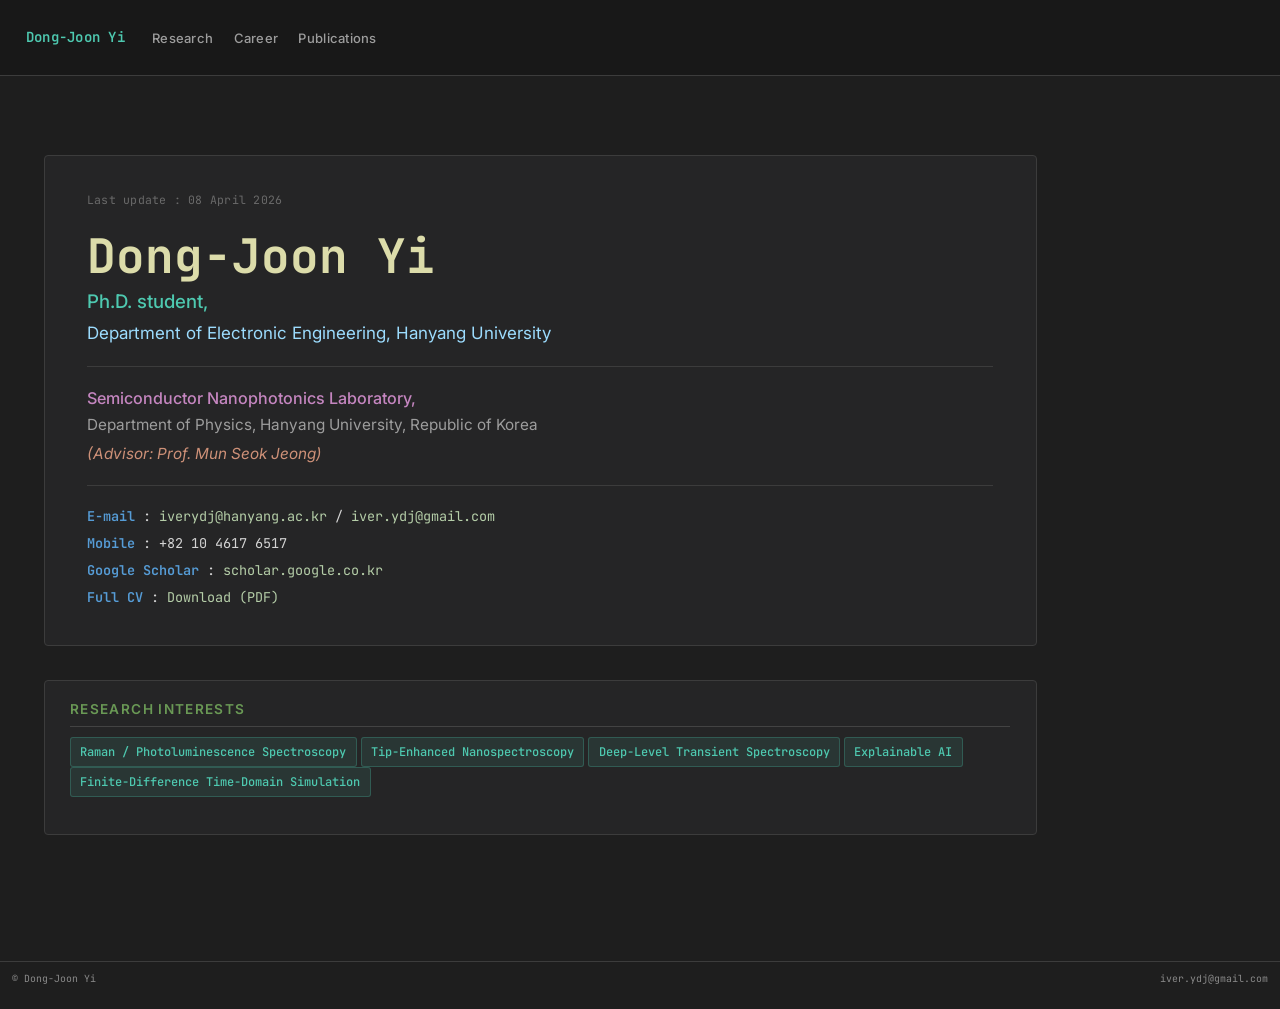
==== commit 951435dc: "Footer: copyright left, email right" ====
--- a/docs/index.html
+++ b/docs/index.html
@@ -586,14 +586,14 @@
 <footer class="footer">
   <div class="nav-footer">
     <div class="nav-footer-left">
-<p>© 2026 Dong-Joon Yi · Hanyang University</p>
+<p>© Dong-Joon Yi</p>
 </div>   
     <div class="nav-footer-center">
       &nbsp;
     </div>
     <div class="nav-footer-right">
-      &nbsp;
-    </div>
+<p>iver.ydj@gmail.com</p>
+</div>
   </div>
 </footer>
 
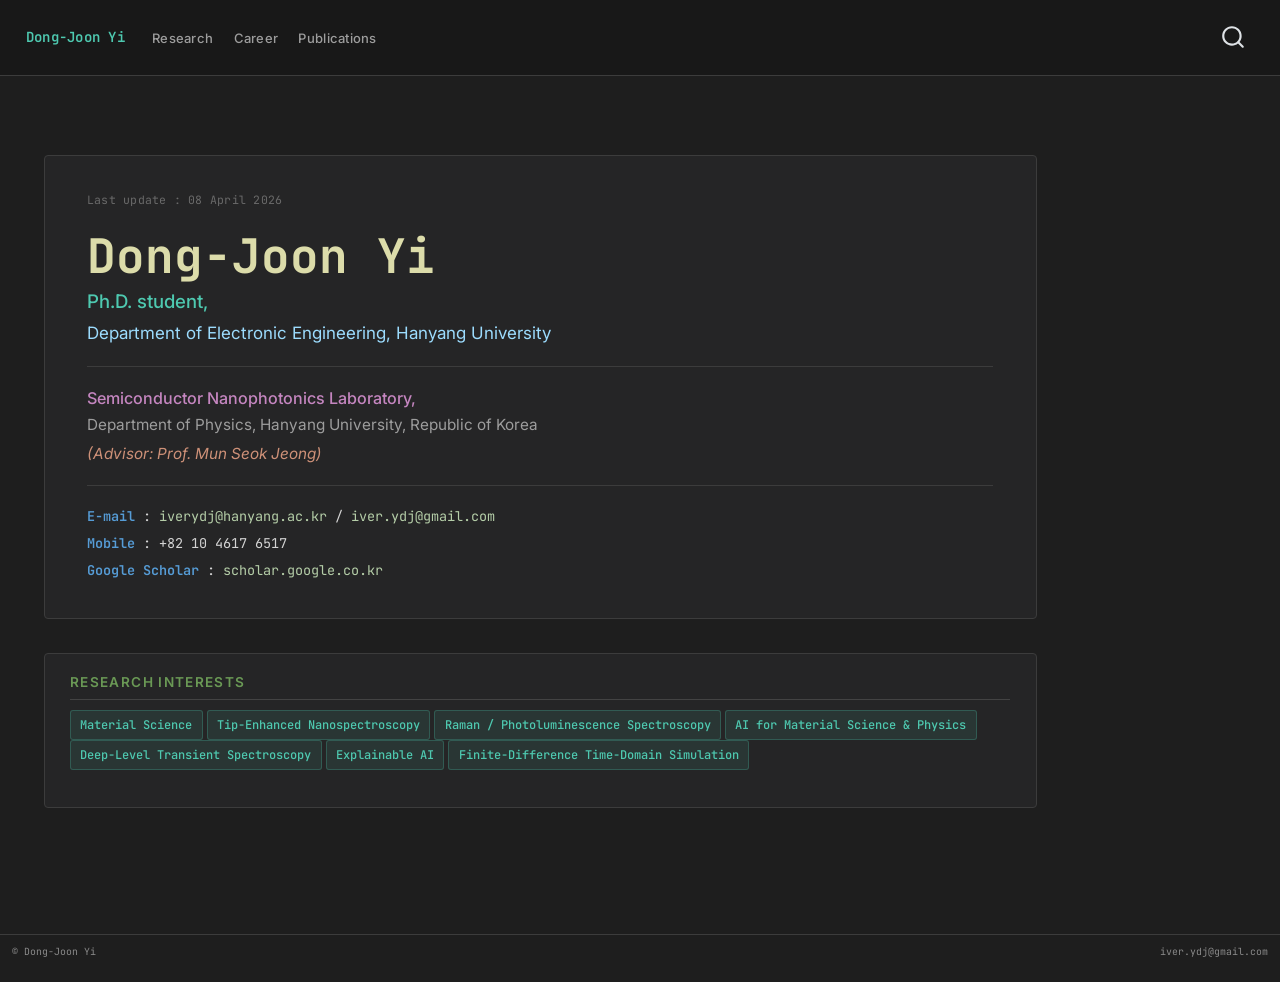
==== commit 93ffbd79: "Add 2 new publications (ICML 2026, Materials & Design 2026); add LaTeX CV pipeline - Insert pubs #10" ====
--- a/docs/index.html
+++ b/docs/index.html
@@ -2,13 +2,16 @@
 <html xmlns="http://www.w3.org/1999/xhtml" lang="en" xml:lang="en"><head>
 
 <meta charset="utf-8">
-<meta name="generator" content="quarto-1.6.43">
+<meta name="generator" content="quarto-1.9.37">
 
 <meta name="viewport" content="width=device-width, initial-scale=1.0, user-scalable=yes">
 
 
 <title>Dong-Joon Yi</title>
 <style>
+/* Default styles provided by pandoc.
+** See https://pandoc.org/MANUAL.html#variables-for-html for config info.
+*/
 code{white-space: pre-wrap;}
 span.smallcaps{font-variant: small-caps;}
 div.columns{display: flex; gap: min(4vw, 1.5em);}
@@ -30,15 +33,16 @@
 <script src="site_libs/quarto-search/fuse.min.js"></script>
 <script src="site_libs/quarto-search/quarto-search.js"></script>
 <meta name="quarto:offset" content="./">
-<script src="site_libs/quarto-html/quarto.js"></script>
+<script src="site_libs/quarto-html/quarto.js" type="module"></script>
+<script src="site_libs/quarto-html/tabsets/tabsets.js" type="module"></script>
 <script src="site_libs/quarto-html/popper.min.js"></script>
 <script src="site_libs/quarto-html/tippy.umd.min.js"></script>
 <script src="site_libs/quarto-html/anchor.min.js"></script>
 <link href="site_libs/quarto-html/tippy.css" rel="stylesheet">
-<link href="site_libs/quarto-html/quarto-syntax-highlighting-dark-4379b0ccadffce622b03caf4c46266b3.css" rel="stylesheet" id="quarto-text-highlighting-styles">
+<link href="site_libs/quarto-html/quarto-syntax-highlighting-dark-d0ae9245876894da5ac7e18953ecc5cc.css" rel="stylesheet" id="quarto-text-highlighting-styles">
 <script src="site_libs/bootstrap/bootstrap.min.js"></script>
 <link href="site_libs/bootstrap/bootstrap-icons.css" rel="stylesheet">
-<link href="site_libs/bootstrap/bootstrap-c5380910ed954647b01755c1e2d5ec04.min.css" rel="stylesheet" append-hash="true" id="quarto-bootstrap" data-mode="dark">
+<link href="site_libs/bootstrap/bootstrap-12823bd42b0992f0c8eab9f1259a9db5.min.css" rel="stylesheet" append-hash="true" id="quarto-bootstrap" data-mode="dark">
 <script id="quarto-search-options" type="application/json">{
   "location": "navbar",
   "copy-button": false,
@@ -71,7 +75,7 @@
 <link rel="stylesheet" href="styles.css">
 </head>
 
-<body class="nav-fixed fullcontent">
+<body class="nav-fixed fullcontent quarto-light">
 
 <div id="quarto-search-results"></div>
   <header id="quarto-header" class="headroom fixed-top">
@@ -147,13 +151,13 @@
 
 </div>
 <p class="hero-contact">
-<span class="contact-label">E-mail</span> : <a href="mailto:iverydj@hanyang.ac.kr">iverydj@hanyang.ac.kr</a> / <a href="mailto:iver.ydj@gmail.com">iver.ydj@gmail.com</a><br> <span class="contact-label">Mobile</span> : +82 10 4617 6517<br> <span class="contact-label">Google Scholar</span> : <a href="https://scholar.google.co.kr/citations?user=MZE2mWsAAAAJ&amp;hl=ko&amp;oi=ao">scholar.google.co.kr</a><br> <span class="contact-label">Full CV</span> : <a href="assets/CV.pdf" download="">Download (PDF)</a>
+<span class="contact-label">E-mail</span> : <a href="mailto:iverydj@hanyang.ac.kr">iverydj@hanyang.ac.kr</a> / <a href="mailto:iver.ydj@gmail.com">iver.ydj@gmail.com</a><br> <span class="contact-label">Mobile</span> : +82 10 4617 6517<br> <span class="contact-label">Google Scholar</span> : <a href="https://scholar.google.co.kr/citations?user=MZE2mWsAAAAJ&amp;hl=ko&amp;oi=ao">scholar.google.co.kr</a>
 </p>
 </div>
 <section id="research-interests" class="level2 home-section">
 <h2 class="anchored" data-anchor-id="research-interests">Research Interests</h2>
 <div class="research-keywords">
-<p><span>Raman / Photoluminescence Spectroscopy</span> <span>Tip-Enhanced Nanospectroscopy</span> <span>Deep-Level Transient Spectroscopy</span> <span>Explainable AI</span> <span>Finite-Difference Time-Domain Simulation</span></p>
+<p><span>Material Science</span> <span>Tip-Enhanced Nanospectroscopy</span> <span>Raman / Photoluminescence Spectroscopy</span> <span>AI for Material Science &amp; Physics</span> <span>Deep-Level Transient Spectroscopy</span> <span>Explainable AI</span> <span>Finite-Difference Time-Domain Simulation</span></p>
 </div>
 </section>
 
@@ -161,241 +165,248 @@
 
 </main> <!-- /main -->
 <script id="quarto-html-after-body" type="application/javascript">
-window.document.addEventListener("DOMContentLoaded", function (event) {
-  const toggleBodyColorMode = (bsSheetEl) => {
-    const mode = bsSheetEl.getAttribute("data-mode");
-    const bodyEl = window.document.querySelector("body");
-    if (mode === "dark") {
-      bodyEl.classList.add("quarto-dark");
-      bodyEl.classList.remove("quarto-light");
-    } else {
-      bodyEl.classList.add("quarto-light");
-      bodyEl.classList.remove("quarto-dark");
-    }
-  }
-  const toggleBodyColorPrimary = () => {
-    const bsSheetEl = window.document.querySelector("link#quarto-bootstrap");
-    if (bsSheetEl) {
-      toggleBodyColorMode(bsSheetEl);
-    }
-  }
-  toggleBodyColorPrimary();  
-  const icon = "";
-  const anchorJS = new window.AnchorJS();
-  anchorJS.options = {
-    placement: 'right',
-    icon: icon
-  };
-  anchorJS.add('.anchored');
-  const isCodeAnnotation = (el) => {
-    for (const clz of el.classList) {
-      if (clz.startsWith('code-annotation-')) {                     
-        return true;
-      }
-    }
-    return false;
-  }
-  const onCopySuccess = function(e) {
-    // button target
-    const button = e.trigger;
-    // don't keep focus
-    button.blur();
-    // flash "checked"
-    button.classList.add('code-copy-button-checked');
-    var currentTitle = button.getAttribute("title");
-    button.setAttribute("title", "Copied!");
-    let tooltip;
-    if (window.bootstrap) {
-      button.setAttribute("data-bs-toggle", "tooltip");
-      button.setAttribute("data-bs-placement", "left");
-      button.setAttribute("data-bs-title", "Copied!");
-      tooltip = new bootstrap.Tooltip(button, 
-        { trigger: "manual", 
-          customClass: "code-copy-button-tooltip",
-          offset: [0, -8]});
-      tooltip.show();    
-    }
-    setTimeout(function() {
-      if (tooltip) {
-        tooltip.hide();
-        button.removeAttribute("data-bs-title");
-        button.removeAttribute("data-bs-toggle");
-        button.removeAttribute("data-bs-placement");
-      }
-      button.setAttribute("title", currentTitle);
-      button.classList.remove('code-copy-button-checked');
-    }, 1000);
-    // clear code selection
-    e.clearSelection();
-  }
-  const getTextToCopy = function(trigger) {
-      const codeEl = trigger.previousElementSibling.cloneNode(true);
+  window.document.addEventListener("DOMContentLoaded", function (event) {
+    const icon = "";
+    const anchorJS = new window.AnchorJS();
+    anchorJS.options = {
+      placement: 'right',
+      icon: icon
+    };
+    anchorJS.add('.anchored');
+    const isCodeAnnotation = (el) => {
+      for (const clz of el.classList) {
+        if (clz.startsWith('code-annotation-')) {                     
+          return true;
+        }
+      }
+      return false;
+    }
+    const onCopySuccess = function(e) {
+      // button target
+      const button = e.trigger;
+      // don't keep focus
+      button.blur();
+      // flash "checked"
+      button.classList.add('code-copy-button-checked');
+      var currentTitle = button.getAttribute("title");
+      button.setAttribute("title", "Copied!");
+      let tooltip;
+      if (window.bootstrap) {
+        button.setAttribute("data-bs-toggle", "tooltip");
+        button.setAttribute("data-bs-placement", "left");
+        button.setAttribute("data-bs-title", "Copied!");
+        tooltip = new bootstrap.Tooltip(button, 
+          { trigger: "manual", 
+            customClass: "code-copy-button-tooltip",
+            offset: [0, -8]});
+        tooltip.show();    
+      }
+      setTimeout(function() {
+        if (tooltip) {
+          tooltip.hide();
+          button.removeAttribute("data-bs-title");
+          button.removeAttribute("data-bs-toggle");
+          button.removeAttribute("data-bs-placement");
+        }
+        button.setAttribute("title", currentTitle);
+        button.classList.remove('code-copy-button-checked');
+      }, 1000);
+      // clear code selection
+      e.clearSelection();
+    }
+    const getTextToCopy = function(trigger) {
+      const outerScaffold = trigger.parentElement.cloneNode(true);
+      const codeEl = outerScaffold.querySelector('code');
       for (const childEl of codeEl.children) {
         if (isCodeAnnotation(childEl)) {
           childEl.remove();
         }
       }
       return codeEl.innerText;
-  }
-  const clipboard = new window.ClipboardJS('.code-copy-button:not([data-in-quarto-modal])', {
-    text: getTextToCopy
-  });
-  clipboard.on('success', onCopySuccess);
-  if (window.document.getElementById('quarto-embedded-source-code-modal')) {
-    const clipboardModal = new window.ClipboardJS('.code-copy-button[data-in-quarto-modal]', {
-      text: getTextToCopy,
-      container: window.document.getElementById('quarto-embedded-source-code-modal')
+    }
+    const clipboard = new window.ClipboardJS('.code-copy-button:not([data-in-quarto-modal])', {
+      text: getTextToCopy
     });
-    clipboardModal.on('success', onCopySuccess);
-  }
-    var localhostRegex = new RegExp(/^(?:http|https):\/\/localhost\:?[0-9]*\//);
-    var mailtoRegex = new RegExp(/^mailto:/);
-      var filterRegex = new RegExp('/' + window.location.host + '/');
-    var isInternal = (href) => {
-        return filterRegex.test(href) || localhostRegex.test(href) || mailtoRegex.test(href);
-    }
-    // Inspect non-navigation links and adorn them if external
- 	var links = window.document.querySelectorAll('a[href]:not(.nav-link):not(.navbar-brand):not(.toc-action):not(.sidebar-link):not(.sidebar-item-toggle):not(.pagination-link):not(.no-external):not([aria-hidden]):not(.dropdown-item):not(.quarto-navigation-tool):not(.about-link)');
-    for (var i=0; i<links.length; i++) {
-      const link = links[i];
-      if (!isInternal(link.href)) {
-        // undo the damage that might have been done by quarto-nav.js in the case of
-        // links that we want to consider external
-        if (link.dataset.originalHref !== undefined) {
-          link.href = link.dataset.originalHref;
-        }
-          // target, if specified
-          link.setAttribute("target", "_blank");
-          if (link.getAttribute("rel") === null) {
-            link.setAttribute("rel", "noopener");
-          }
-      }
-    }
-  function tippyHover(el, contentFn, onTriggerFn, onUntriggerFn) {
-    const config = {
-      allowHTML: true,
-      maxWidth: 500,
-      delay: 100,
-      arrow: false,
-      appendTo: function(el) {
-          return el.parentElement;
-      },
-      interactive: true,
-      interactiveBorder: 10,
-      theme: 'quarto',
-      placement: 'bottom-start',
-    };
-    if (contentFn) {
-      config.content = contentFn;
-    }
-    if (onTriggerFn) {
-      config.onTrigger = onTriggerFn;
-    }
-    if (onUntriggerFn) {
-      config.onUntrigger = onUntriggerFn;
-    }
-    window.tippy(el, config); 
-  }
-  const noterefs = window.document.querySelectorAll('a[role="doc-noteref"]');
-  for (var i=0; i<noterefs.length; i++) {
-    const ref = noterefs[i];
-    tippyHover(ref, function() {
-      // use id or data attribute instead here
-      let href = ref.getAttribute('data-footnote-href') || ref.getAttribute('href');
-      try { href = new URL(href).hash; } catch {}
-      const id = href.replace(/^#\/?/, "");
-      const note = window.document.getElementById(id);
-      if (note) {
-        return note.innerHTML;
+    clipboard.on('success', onCopySuccess);
+    if (window.document.getElementById('quarto-embedded-source-code-modal')) {
+      const clipboardModal = new window.ClipboardJS('.code-copy-button[data-in-quarto-modal]', {
+        text: getTextToCopy,
+        container: window.document.getElementById('quarto-embedded-source-code-modal')
+      });
+      clipboardModal.on('success', onCopySuccess);
+    }
+      var localhostRegex = new RegExp(/^(?:http|https):\/\/localhost\:?[0-9]*\//);
+      var mailtoRegex = new RegExp(/^mailto:/);
+        var filterRegex = new RegExp('/' + window.location.host + '/');
+      var isInternal = (href) => {
+          return filterRegex.test(href) || localhostRegex.test(href) || mailtoRegex.test(href);
+      }
+      // Inspect non-navigation links and adorn them if external
+     var links = window.document.querySelectorAll('a[href]:not(.nav-link):not(.navbar-brand):not(.toc-action):not(.sidebar-link):not(.sidebar-item-toggle):not(.pagination-link):not(.no-external):not([aria-hidden]):not(.dropdown-item):not(.quarto-navigation-tool):not(.about-link)');
+      for (var i=0; i<links.length; i++) {
+        const link = links[i];
+        if (!isInternal(link.href)) {
+          // undo the damage that might have been done by quarto-nav.js in the case of
+          // links that we want to consider external
+          if (link.dataset.originalHref !== undefined) {
+            link.href = link.dataset.originalHref;
+          }
+            // target, if specified
+            link.setAttribute("target", "_blank");
+            if (link.getAttribute("rel") === null) {
+              link.setAttribute("rel", "noopener");
+            }
+        }
+      }
+    function tippyHover(el, contentFn, onTriggerFn, onUntriggerFn) {
+      const config = {
+        allowHTML: true,
+        maxWidth: 500,
+        delay: 100,
+        arrow: false,
+        appendTo: function(el) {
+            return el.parentElement;
+        },
+        interactive: true,
+        interactiveBorder: 10,
+        theme: 'quarto',
+        placement: 'bottom-start',
+      };
+      if (contentFn) {
+        config.content = contentFn;
+      }
+      if (onTriggerFn) {
+        config.onTrigger = onTriggerFn;
+      }
+      if (onUntriggerFn) {
+        config.onUntrigger = onUntriggerFn;
+      }
+      window.tippy(el, config); 
+    }
+    const noterefs = window.document.querySelectorAll('a[role="doc-noteref"]');
+    for (var i=0; i<noterefs.length; i++) {
+      const ref = noterefs[i];
+      tippyHover(ref, function() {
+        // use id or data attribute instead here
+        let href = ref.getAttribute('data-footnote-href') || ref.getAttribute('href');
+        try { href = new URL(href).hash; } catch {}
+        const id = href.replace(/^#\/?/, "");
+        const note = window.document.getElementById(id);
+        if (note) {
+          return note.innerHTML;
+        } else {
+          return "";
+        }
+      });
+    }
+    const xrefs = window.document.querySelectorAll('a.quarto-xref');
+    const processXRef = (id, note) => {
+      // Strip column container classes
+      const stripColumnClz = (el) => {
+        el.classList.remove("page-full", "page-columns");
+        if (el.children) {
+          for (const child of el.children) {
+            stripColumnClz(child);
+          }
+        }
+      }
+      stripColumnClz(note)
+      if (id === null || id.startsWith('sec-')) {
+        // Special case sections, only their first couple elements
+        const container = document.createElement("div");
+        if (note.children && note.children.length > 2) {
+          container.appendChild(note.children[0].cloneNode(true));
+          for (let i = 1; i < note.children.length; i++) {
+            const child = note.children[i];
+            if (child.tagName === "P" && child.innerText === "") {
+              continue;
+            } else {
+              container.appendChild(child.cloneNode(true));
+              break;
+            }
+          }
+          if (window.Quarto?.typesetMath) {
+            window.Quarto.typesetMath(container);
+          }
+          return container.innerHTML
+        } else {
+          if (window.Quarto?.typesetMath) {
+            window.Quarto.typesetMath(note);
+          }
+          return note.innerHTML;
+        }
       } else {
-        return "";
-      }
-    });
-  }
-  const xrefs = window.document.querySelectorAll('a.quarto-xref');
-  const processXRef = (id, note) => {
-    // Strip column container classes
-    const stripColumnClz = (el) => {
-      el.classList.remove("page-full", "page-columns");
-      if (el.children) {
-        for (const child of el.children) {
-          stripColumnClz(child);
-        }
-      }
-    }
-    stripColumnClz(note)
-    if (id === null || id.startsWith('sec-')) {
-      // Special case sections, only their first couple elements
-      const container = document.createElement("div");
-      if (note.children && note.children.length > 2) {
-        container.appendChild(note.children[0].cloneNode(true));
-        for (let i = 1; i < note.children.length; i++) {
-          const child = note.children[i];
-          if (child.tagName === "P" && child.innerText === "") {
-            continue;
-          } else {
-            container.appendChild(child.cloneNode(true));
-            break;
-          }
-        }
-        if (window.Quarto?.typesetMath) {
-          window.Quarto.typesetMath(container);
-        }
-        return container.innerHTML
-      } else {
+        // Remove any anchor links if they are present
+        const anchorLink = note.querySelector('a.anchorjs-link');
+        if (anchorLink) {
+          anchorLink.remove();
+        }
         if (window.Quarto?.typesetMath) {
           window.Quarto.typesetMath(note);
         }
-        return note.innerHTML;
-      }
-    } else {
-      // Remove any anchor links if they are present
-      const anchorLink = note.querySelector('a.anchorjs-link');
-      if (anchorLink) {
-        anchorLink.remove();
-      }
-      if (window.Quarto?.typesetMath) {
-        window.Quarto.typesetMath(note);
-      }
-      if (note.classList.contains("callout")) {
-        return note.outerHTML;
-      } else {
-        return note.innerHTML;
-      }
-    }
-  }
-  for (var i=0; i<xrefs.length; i++) {
-    const xref = xrefs[i];
-    tippyHover(xref, undefined, function(instance) {
-      instance.disable();
-      let url = xref.getAttribute('href');
-      let hash = undefined; 
-      if (url.startsWith('#')) {
-        hash = url;
-      } else {
-        try { hash = new URL(url).hash; } catch {}
-      }
-      if (hash) {
-        const id = hash.replace(/^#\/?/, "");
-        const note = window.document.getElementById(id);
-        if (note !== null) {
-          try {
-            const html = processXRef(id, note.cloneNode(true));
-            instance.setContent(html);
-          } finally {
-            instance.enable();
-            instance.show();
-          }
+        if (note.classList.contains("callout")) {
+          return note.outerHTML;
         } else {
-          // See if we can fetch this
-          fetch(url.split('#')[0])
+          return note.innerHTML;
+        }
+      }
+    }
+    for (var i=0; i<xrefs.length; i++) {
+      const xref = xrefs[i];
+      tippyHover(xref, undefined, function(instance) {
+        instance.disable();
+        let url = xref.getAttribute('href');
+        let hash = undefined; 
+        if (url.startsWith('#')) {
+          hash = url;
+        } else {
+          try { hash = new URL(url).hash; } catch {}
+        }
+        if (hash) {
+          const id = hash.replace(/^#\/?/, "");
+          const note = window.document.getElementById(id);
+          if (note !== null) {
+            try {
+              const html = processXRef(id, note.cloneNode(true));
+              instance.setContent(html);
+            } finally {
+              instance.enable();
+              instance.show();
+            }
+          } else {
+            // See if we can fetch this
+            fetch(url.split('#')[0])
+            .then(res => res.text())
+            .then(html => {
+              const parser = new DOMParser();
+              const htmlDoc = parser.parseFromString(html, "text/html");
+              const note = htmlDoc.getElementById(id);
+              if (note !== null) {
+                const html = processXRef(id, note);
+                instance.setContent(html);
+              } 
+            }).finally(() => {
+              instance.enable();
+              instance.show();
+            });
+          }
+        } else {
+          // See if we can fetch a full url (with no hash to target)
+          // This is a special case and we should probably do some content thinning / targeting
+          fetch(url)
           .then(res => res.text())
           .then(html => {
             const parser = new DOMParser();
             const htmlDoc = parser.parseFromString(html, "text/html");
-            const note = htmlDoc.getElementById(id);
+            const note = htmlDoc.querySelector('main.content');
             if (note !== null) {
-              const html = processXRef(id, note);
+              // This should only happen for chapter cross references
+              // (since there is no id in the URL)
+              // remove the first header
+              if (note.children.length > 0 && note.children[0].tagName === "HEADER") {
+                note.children[0].remove();
+              }
+              const html = processXRef(null, note);
               instance.setContent(html);
             } 
           }).finally(() => {
@@ -403,185 +414,161 @@
             instance.show();
           });
         }
+      }, function(instance) {
+      });
+    }
+        let selectedAnnoteEl;
+        const selectorForAnnotation = ( cell, annotation) => {
+          let cellAttr = 'data-code-cell="' + cell + '"';
+          let lineAttr = 'data-code-annotation="' +  annotation + '"';
+          const selector = 'span[' + cellAttr + '][' + lineAttr + ']';
+          return selector;
+        }
+        const selectCodeLines = (annoteEl) => {
+          const doc = window.document;
+          const targetCell = annoteEl.getAttribute("data-target-cell");
+          const targetAnnotation = annoteEl.getAttribute("data-target-annotation");
+          const annoteSpan = window.document.querySelector(selectorForAnnotation(targetCell, targetAnnotation));
+          const lines = annoteSpan.getAttribute("data-code-lines").split(",");
+          const lineIds = lines.map((line) => {
+            return targetCell + "-" + line;
+          })
+          let top = null;
+          let height = null;
+          let parent = null;
+          if (lineIds.length > 0) {
+              //compute the position of the single el (top and bottom and make a div)
+              const el = window.document.getElementById(lineIds[0]);
+              top = el.offsetTop;
+              height = el.offsetHeight;
+              parent = el.parentElement.parentElement;
+            if (lineIds.length > 1) {
+              const lastEl = window.document.getElementById(lineIds[lineIds.length - 1]);
+              const bottom = lastEl.offsetTop + lastEl.offsetHeight;
+              height = bottom - top;
+            }
+            if (top !== null && height !== null && parent !== null) {
+              // cook up a div (if necessary) and position it 
+              let div = window.document.getElementById("code-annotation-line-highlight");
+              if (div === null) {
+                div = window.document.createElement("div");
+                div.setAttribute("id", "code-annotation-line-highlight");
+                div.style.position = 'absolute';
+                parent.appendChild(div);
+              }
+              div.style.top = top - 2 + "px";
+              div.style.height = height + 4 + "px";
+              div.style.left = 0;
+              let gutterDiv = window.document.getElementById("code-annotation-line-highlight-gutter");
+              if (gutterDiv === null) {
+                gutterDiv = window.document.createElement("div");
+                gutterDiv.setAttribute("id", "code-annotation-line-highlight-gutter");
+                gutterDiv.style.position = 'absolute';
+                const codeCell = window.document.getElementById(targetCell);
+                const gutter = codeCell.querySelector('.code-annotation-gutter');
+                gutter.appendChild(gutterDiv);
+              }
+              gutterDiv.style.top = top - 2 + "px";
+              gutterDiv.style.height = height + 4 + "px";
+            }
+            selectedAnnoteEl = annoteEl;
+          }
+        };
+        const unselectCodeLines = () => {
+          const elementsIds = ["code-annotation-line-highlight", "code-annotation-line-highlight-gutter"];
+          elementsIds.forEach((elId) => {
+            const div = window.document.getElementById(elId);
+            if (div) {
+              div.remove();
+            }
+          });
+          selectedAnnoteEl = undefined;
+        };
+          // Handle positioning of the toggle
+      window.addEventListener(
+        "resize",
+        throttle(() => {
+          elRect = undefined;
+          if (selectedAnnoteEl) {
+            selectCodeLines(selectedAnnoteEl);
+          }
+        }, 10)
+      );
+      function throttle(fn, ms) {
+      let throttle = false;
+      let timer;
+        return (...args) => {
+          if(!throttle) { // first call gets through
+              fn.apply(this, args);
+              throttle = true;
+          } else { // all the others get throttled
+              if(timer) clearTimeout(timer); // cancel #2
+              timer = setTimeout(() => {
+                fn.apply(this, args);
+                timer = throttle = false;
+              }, ms);
+          }
+        };
+      }
+        // Attach click handler to the DT
+        const annoteDls = window.document.querySelectorAll('dt[data-target-cell]');
+        for (const annoteDlNode of annoteDls) {
+          annoteDlNode.addEventListener('click', (event) => {
+            const clickedEl = event.target;
+            if (clickedEl !== selectedAnnoteEl) {
+              unselectCodeLines();
+              const activeEl = window.document.querySelector('dt[data-target-cell].code-annotation-active');
+              if (activeEl) {
+                activeEl.classList.remove('code-annotation-active');
+              }
+              selectCodeLines(clickedEl);
+              clickedEl.classList.add('code-annotation-active');
+            } else {
+              // Unselect the line
+              unselectCodeLines();
+              clickedEl.classList.remove('code-annotation-active');
+            }
+          });
+        }
+    const findCites = (el) => {
+      const parentEl = el.parentElement;
+      if (parentEl) {
+        const cites = parentEl.dataset.cites;
+        if (cites) {
+          return {
+            el,
+            cites: cites.split(' ')
+          };
+        } else {
+          return findCites(el.parentElement)
+        }
       } else {
-        // See if we can fetch a full url (with no hash to target)
-        // This is a special case and we should probably do some content thinning / targeting
-        fetch(url)
-        .then(res => res.text())
-        .then(html => {
-          const parser = new DOMParser();
-          const htmlDoc = parser.parseFromString(html, "text/html");
-          const note = htmlDoc.querySelector('main.content');
-          if (note !== null) {
-            // This should only happen for chapter cross references
-            // (since there is no id in the URL)
-            // remove the first header
-            if (note.children.length > 0 && note.children[0].tagName === "HEADER") {
-              note.children[0].remove();
-            }
-            const html = processXRef(null, note);
-            instance.setContent(html);
-          } 
-        }).finally(() => {
-          instance.enable();
-          instance.show();
+        return undefined;
+      }
+    };
+    var bibliorefs = window.document.querySelectorAll('a[role="doc-biblioref"]');
+    for (var i=0; i<bibliorefs.length; i++) {
+      const ref = bibliorefs[i];
+      const citeInfo = findCites(ref);
+      if (citeInfo) {
+        tippyHover(citeInfo.el, function() {
+          var popup = window.document.createElement('div');
+          citeInfo.cites.forEach(function(cite) {
+            var citeDiv = window.document.createElement('div');
+            citeDiv.classList.add('hanging-indent');
+            citeDiv.classList.add('csl-entry');
+            var biblioDiv = window.document.getElementById('ref-' + cite);
+            if (biblioDiv) {
+              citeDiv.innerHTML = biblioDiv.innerHTML;
+            }
+            popup.appendChild(citeDiv);
+          });
+          return popup.innerHTML;
         });
       }
-    }, function(instance) {
-    });
-  }
-      let selectedAnnoteEl;
-      const selectorForAnnotation = ( cell, annotation) => {
-        let cellAttr = 'data-code-cell="' + cell + '"';
-        let lineAttr = 'data-code-annotation="' +  annotation + '"';
-        const selector = 'span[' + cellAttr + '][' + lineAttr + ']';
-        return selector;
-      }
-      const selectCodeLines = (annoteEl) => {
-        const doc = window.document;
-        const targetCell = annoteEl.getAttribute("data-target-cell");
-        const targetAnnotation = annoteEl.getAttribute("data-target-annotation");
-        const annoteSpan = window.document.querySelector(selectorForAnnotation(targetCell, targetAnnotation));
-        const lines = annoteSpan.getAttribute("data-code-lines").split(",");
-        const lineIds = lines.map((line) => {
-          return targetCell + "-" + line;
-        })
-        let top = null;
-        let height = null;
-        let parent = null;
-        if (lineIds.length > 0) {
-            //compute the position of the single el (top and bottom and make a div)
-            const el = window.document.getElementById(lineIds[0]);
-            top = el.offsetTop;
-            height = el.offsetHeight;
-            parent = el.parentElement.parentElement;
-          if (lineIds.length > 1) {
-            const lastEl = window.document.getElementById(lineIds[lineIds.length - 1]);
-            const bottom = lastEl.offsetTop + lastEl.offsetHeight;
-            height = bottom - top;
-          }
-          if (top !== null && height !== null && parent !== null) {
-            // cook up a div (if necessary) and position it 
-            let div = window.document.getElementById("code-annotation-line-highlight");
-            if (div === null) {
-              div = window.document.createElement("div");
-              div.setAttribute("id", "code-annotation-line-highlight");
-              div.style.position = 'absolute';
-              parent.appendChild(div);
-            }
-            div.style.top = top - 2 + "px";
-            div.style.height = height + 4 + "px";
-            div.style.left = 0;
-            let gutterDiv = window.document.getElementById("code-annotation-line-highlight-gutter");
-            if (gutterDiv === null) {
-              gutterDiv = window.document.createElement("div");
-              gutterDiv.setAttribute("id", "code-annotation-line-highlight-gutter");
-              gutterDiv.style.position = 'absolute';
-              const codeCell = window.document.getElementById(targetCell);
-              const gutter = codeCell.querySelector('.code-annotation-gutter');
-              gutter.appendChild(gutterDiv);
-            }
-            gutterDiv.style.top = top - 2 + "px";
-            gutterDiv.style.height = height + 4 + "px";
-          }
-          selectedAnnoteEl = annoteEl;
-        }
-      };
-      const unselectCodeLines = () => {
-        const elementsIds = ["code-annotation-line-highlight", "code-annotation-line-highlight-gutter"];
-        elementsIds.forEach((elId) => {
-          const div = window.document.getElementById(elId);
-          if (div) {
-            div.remove();
-          }
-        });
-        selectedAnnoteEl = undefined;
-      };
-        // Handle positioning of the toggle
-    window.addEventListener(
-      "resize",
-      throttle(() => {
-        elRect = undefined;
-        if (selectedAnnoteEl) {
-          selectCodeLines(selectedAnnoteEl);
-        }
-      }, 10)
-    );
-    function throttle(fn, ms) {
-    let throttle = false;
-    let timer;
-      return (...args) => {
-        if(!throttle) { // first call gets through
-            fn.apply(this, args);
-            throttle = true;
-        } else { // all the others get throttled
-            if(timer) clearTimeout(timer); // cancel #2
-            timer = setTimeout(() => {
-              fn.apply(this, args);
-              timer = throttle = false;
-            }, ms);
-        }
-      };
-    }
-      // Attach click handler to the DT
-      const annoteDls = window.document.querySelectorAll('dt[data-target-cell]');
-      for (const annoteDlNode of annoteDls) {
-        annoteDlNode.addEventListener('click', (event) => {
-          const clickedEl = event.target;
-          if (clickedEl !== selectedAnnoteEl) {
-            unselectCodeLines();
-            const activeEl = window.document.querySelector('dt[data-target-cell].code-annotation-active');
-            if (activeEl) {
-              activeEl.classList.remove('code-annotation-active');
-            }
-            selectCodeLines(clickedEl);
-            clickedEl.classList.add('code-annotation-active');
-          } else {
-            // Unselect the line
-            unselectCodeLines();
-            clickedEl.classList.remove('code-annotation-active');
-          }
-        });
-      }
-  const findCites = (el) => {
-    const parentEl = el.parentElement;
-    if (parentEl) {
-      const cites = parentEl.dataset.cites;
-      if (cites) {
-        return {
-          el,
-          cites: cites.split(' ')
-        };
-      } else {
-        return findCites(el.parentElement)
-      }
-    } else {
-      return undefined;
-    }
-  };
-  var bibliorefs = window.document.querySelectorAll('a[role="doc-biblioref"]');
-  for (var i=0; i<bibliorefs.length; i++) {
-    const ref = bibliorefs[i];
-    const citeInfo = findCites(ref);
-    if (citeInfo) {
-      tippyHover(citeInfo.el, function() {
-        var popup = window.document.createElement('div');
-        citeInfo.cites.forEach(function(cite) {
-          var citeDiv = window.document.createElement('div');
-          citeDiv.classList.add('hanging-indent');
-          citeDiv.classList.add('csl-entry');
-          var biblioDiv = window.document.getElementById('ref-' + cite);
-          if (biblioDiv) {
-            citeDiv.innerHTML = biblioDiv.innerHTML;
-          }
-          popup.appendChild(citeDiv);
-        });
-        return popup.innerHTML;
-      });
-    }
-  }
-});
-</script>
+    }
+  });
+  </script>
 </div> <!-- /content -->
 <footer class="footer">
   <div class="nav-footer">
--- a/docs/site_libs/quarto-html/quarto-syntax-highlighting-dark-d0ae9245876894da5ac7e18953ecc5cc.css
+++ b/docs/site_libs/quarto-html/quarto-syntax-highlighting-dark-d0ae9245876894da5ac7e18953ecc5cc.css
@@ -0,0 +1,219 @@
+/* quarto syntax highlight colors */
+:root {
+  --quarto-hl-al-color: #f07178;
+  --quarto-hl-an-color: #d4d0ab;
+  --quarto-hl-at-color: #00e0e0;
+  --quarto-hl-bn-color: #d4d0ab;
+  --quarto-hl-bu-color: #abe338;
+  --quarto-hl-ch-color: #abe338;
+  --quarto-hl-co-color: #f8f8f2;
+  --quarto-hl-cv-color: #ffd700;
+  --quarto-hl-cn-color: #ffd700;
+  --quarto-hl-cf-color: #ffa07a;
+  --quarto-hl-dt-color: #ffa07a;
+  --quarto-hl-dv-color: #d4d0ab;
+  --quarto-hl-do-color: #f8f8f2;
+  --quarto-hl-er-color: #f07178;
+  --quarto-hl-ex-color: #00e0e0;
+  --quarto-hl-fl-color: #d4d0ab;
+  --quarto-hl-fu-color: #ffa07a;
+  --quarto-hl-im-color: #abe338;
+  --quarto-hl-in-color: #d4d0ab;
+  --quarto-hl-kw-color: #ffa07a;
+  --quarto-hl-op-color: #ffa07a;
+  --quarto-hl-ot-color: #00e0e0;
+  --quarto-hl-pp-color: #dcc6e0;
+  --quarto-hl-re-color: #00e0e0;
+  --quarto-hl-sc-color: #abe338;
+  --quarto-hl-ss-color: #abe338;
+  --quarto-hl-st-color: #abe338;
+  --quarto-hl-va-color: #00e0e0;
+  --quarto-hl-vs-color: #abe338;
+  --quarto-hl-wa-color: #dcc6e0;
+}
+
+/* other quarto variables */
+:root {
+  --quarto-font-monospace: SFMono-Regular, Menlo, Monaco, Consolas, "Liberation Mono", "Courier New", monospace;
+}
+
+/* syntax highlight based on Pandoc's rules */
+pre > code.sourceCode > span {
+  color: #f8f8f2;
+}
+
+code.sourceCode > span {
+  color: #f8f8f2;
+}
+
+div.sourceCode,
+div.sourceCode pre.sourceCode {
+  color: #f8f8f2;
+}
+
+/* Normal */
+code span {
+  color: #f8f8f2;
+}
+
+/* Alert */
+code span.al {
+  color: #f07178;
+}
+
+/* Annotation */
+code span.an {
+  color: #d4d0ab;
+}
+
+/* Attribute */
+code span.at {
+  color: #00e0e0;
+}
+
+/* BaseN */
+code span.bn {
+  color: #d4d0ab;
+}
+
+/* BuiltIn */
+code span.bu {
+  color: #abe338;
+}
+
+/* ControlFlow */
+code span.cf {
+  font-weight: bold;
+  color: #ffa07a;
+}
+
+/* Char */
+code span.ch {
+  color: #abe338;
+}
+
+/* Constant */
+code span.cn {
+  color: #ffd700;
+}
+
+/* Comment */
+code span.co {
+  font-style: italic;
+  color: #f8f8f2;
+}
+
+/* CommentVar */
+code span.cv {
+  color: #ffd700;
+}
+
+/* Documentation */
+code span.do {
+  color: #f8f8f2;
+}
+
+/* DataType */
+code span.dt {
+  color: #ffa07a;
+}
+
+/* DecVal */
+code span.dv {
+  color: #d4d0ab;
+}
+
+/* Error */
+code span.er {
+  color: #f07178;
+  text-decoration: underline;
+}
+
+/* Extension */
+code span.ex {
+  font-weight: bold;
+  color: #00e0e0;
+}
+
+/* Float */
+code span.fl {
+  color: #d4d0ab;
+}
+
+/* Function */
+code span.fu {
+  color: #ffa07a;
+}
+
+/* Import */
+code span.im {
+  color: #abe338;
+}
+
+/* Information */
+code span.in {
+  color: #d4d0ab;
+}
+
+/* Keyword */
+code span.kw {
+  font-weight: bold;
+  color: #ffa07a;
+}
+
+/* Operator */
+code span.op {
+  color: #ffa07a;
+}
+
+/* Other */
+code span.ot {
+  color: #00e0e0;
+}
+
+/* Preprocessor */
+code span.pp {
+  color: #dcc6e0;
+}
+
+/* RegionMarker */
+code span.re {
+  background-color: #f8f8f2;
+  color: #00e0e0;
+}
+
+/* SpecialChar */
+code span.sc {
+  color: #abe338;
+}
+
+/* SpecialString */
+code span.ss {
+  color: #abe338;
+}
+
+/* String */
+code span.st {
+  color: #abe338;
+}
+
+/* Variable */
+code span.va {
+  color: #00e0e0;
+}
+
+/* VerbatimString */
+code span.vs {
+  color: #abe338;
+}
+
+/* Warning */
+code span.wa {
+  color: #dcc6e0;
+}
+
+.prevent-inlining {
+  content: "</";
+}
+
+/*# sourceMappingURL=e2dac9153eaf3c552d5043f9565d03d7.css.map */
--- a/docs/styles.css
+++ b/docs/styles.css
@@ -336,38 +336,6 @@
   margin-bottom: 1rem;
 }
 
-.pub-list ul {
-  list-style: none;
-  margin: 0;
-  padding: 0;
-  counter-reset: pub;
-}
-
-.pub-list li {
-  counter-increment: pub;
-  position: relative;
-  margin-bottom: 0;
-  padding: 0.7rem 0 0.7rem 2.2rem;
-  border-bottom: 1px solid var(--border-light);
-  font-size: 13.5px;
-  line-height: 1.7;
-}
-
-.pub-list li:last-child { border-bottom: none; }
-
-.pub-list li::before {
-  content: counter(pub);
-  position: absolute;
-  left: 0;
-  top: 0.7rem;
-  font-family: var(--font-mono);
-  font-size: 12px;
-  font-weight: 600;
-  color: var(--text-3);
-  width: 1.5rem;
-  text-align: right;
-}
-
 /* ── Publication structured colors ── */
 
 /* note line */
@@ -378,16 +346,16 @@
   margin-bottom: 0.5rem;
 }
 
-/* styled list */
+/* styled list (reversed numbering: top = max, bottom = 1) */
 .pub-styled {
   list-style: none;
   margin: 0;
   padding: 0;
-  counter-reset: pub;
+  counter-reset: pub 11; /* (publication count) + 1 = 10 + 1 */
 }
 
 .pub-styled li {
-  counter-increment: pub;
+  counter-increment: pub -1;
   position: relative;
   padding: 0.7rem 0 0.7rem 2.2rem;
   border-bottom: 1px solid var(--border-light);
@@ -411,9 +379,9 @@
   text-align: right;
 }
 
-/* patent list: separate counter */
-.pub-patents { counter-reset: pat; }
-.pub-patents li { counter-increment: pat; }
+/* patent list: separate counter, 3 items */
+.pub-patents { counter-reset: pat 4; }
+.pub-patents li { counter-increment: pat -1; }
 .pub-patents li::before { content: counter(pat); }
 
 /* authors: default text */
@@ -421,7 +389,7 @@
 
 /* my name highlight */
 .pub-authors u { text-decoration: none; }
-.pub-authors u b { color: var(--yellow); font-weight: 700; }
+.pub-authors u b { color: var(--purple); font-weight: 700; }
 
 /* title in quotes: cyan */
 .pub-title { color: var(--cyan); }
@@ -430,15 +398,19 @@
 .pub-journal { color: var(--orange); font-style: italic; }
 
 /* year: purple */
-.pub-year { color: var(--purple); font-weight: 500; }
+.pub-year { color: var(--yellow); font-weight: 500; }
 
 /* DOI: green link */
 .pub-doi a { color: var(--light-green); font-family: var(--font-mono); font-size: 12px; }
 .pub-doi a:hover { color: #fff; }
 
+/* PDF link */
+.pub-pdf a { color: var(--orange); font-family: var(--font-mono); font-size: 12px; font-weight: 600; }
+.pub-pdf a:hover { color: #fff; }
+
 /* patent header */
 .pub-patent-header {
-  color: var(--purple);
+  color: var(--light-blue);
   font-style: italic;
   font-weight: 600;
   margin-top: 1.5rem;
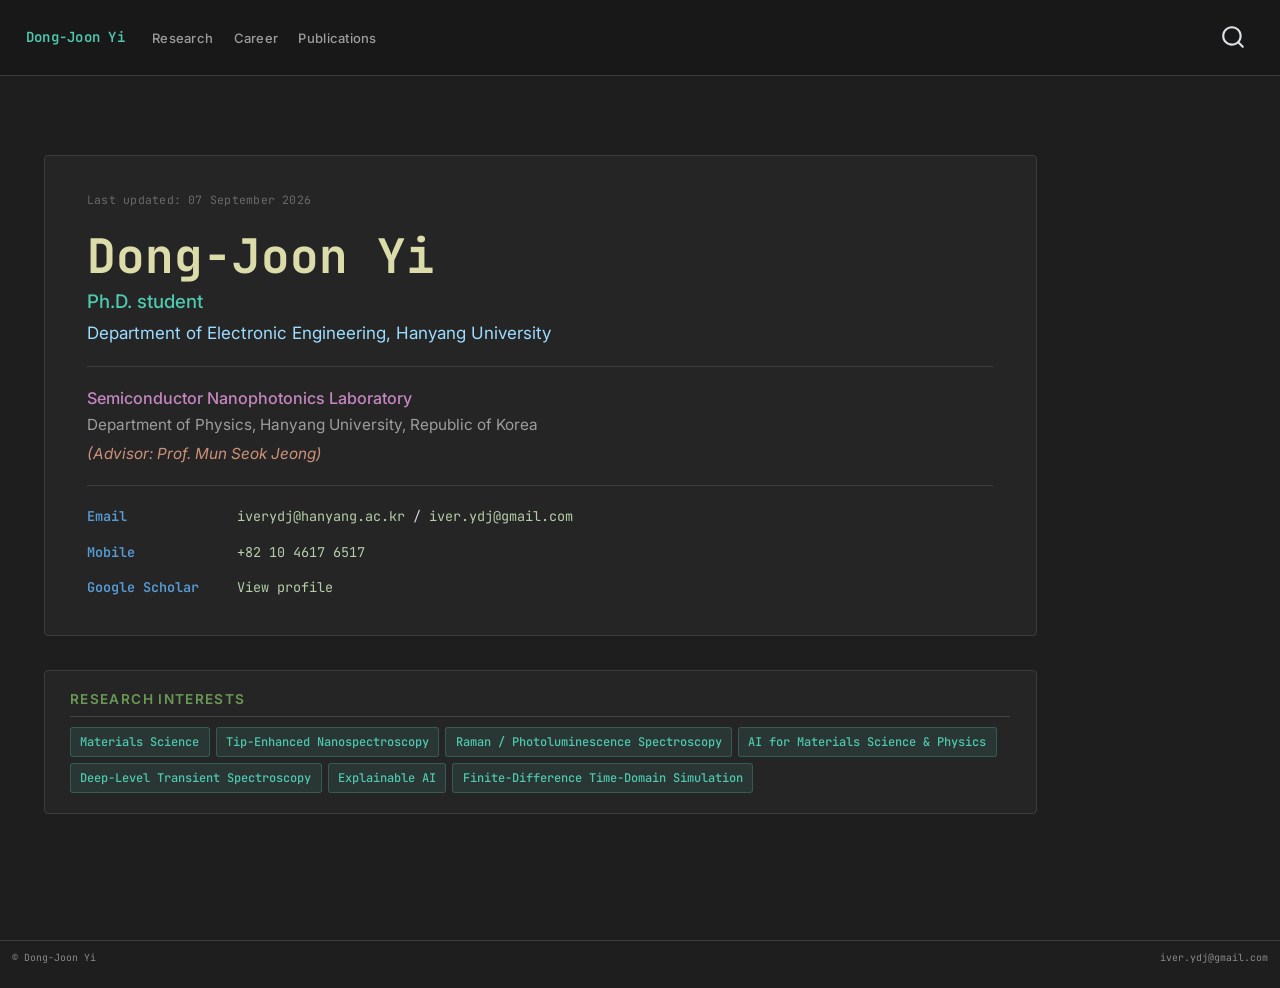
==== commit 5ccc8101: "Update publications, career details, and site readability" ====
--- a/docs/index.html
+++ b/docs/index.html
@@ -42,7 +42,7 @@
 <link href="site_libs/quarto-html/quarto-syntax-highlighting-dark-d0ae9245876894da5ac7e18953ecc5cc.css" rel="stylesheet" id="quarto-text-highlighting-styles">
 <script src="site_libs/bootstrap/bootstrap.min.js"></script>
 <link href="site_libs/bootstrap/bootstrap-icons.css" rel="stylesheet">
-<link href="site_libs/bootstrap/bootstrap-12823bd42b0992f0c8eab9f1259a9db5.min.css" rel="stylesheet" append-hash="true" id="quarto-bootstrap" data-mode="dark">
+<link href="site_libs/bootstrap/bootstrap-f09ca3e93bb8ef4c455681dded11657b.min.css" rel="stylesheet" append-hash="true" id="quarto-bootstrap" data-mode="dark">
 <script id="quarto-search-options" type="application/json">{
   "location": "navbar",
   "copy-button": false,
@@ -124,13 +124,13 @@
 
 <div class="hero">
 <p class="last-update">
-Last update : 08 April 2026
+Last updated: 07 September 2026
 </p>
 <p class="hero-name">
 Dong-Joon Yi
 </p>
 <p class="hero-position">
-Ph.D.&nbsp;student,
+Ph.D.&nbsp;student
 </p>
 <p class="hero-dept">
 Department of Electronic Engineering, Hanyang University
@@ -139,7 +139,7 @@
 
 </div>
 <p class="hero-lab">
-Semiconductor Nanophotonics Laboratory,
+Semiconductor Nanophotonics Laboratory
 </p>
 <p class="hero-lab-dept">
 Department of Physics, Hanyang University, Republic of Korea
@@ -150,14 +150,31 @@
 <div class="hero-divider">
 
 </div>
-<p class="hero-contact">
-<span class="contact-label">E-mail</span> : <a href="mailto:iverydj@hanyang.ac.kr">iverydj@hanyang.ac.kr</a> / <a href="mailto:iver.ydj@gmail.com">iver.ydj@gmail.com</a><br> <span class="contact-label">Mobile</span> : +82 10 4617 6517<br> <span class="contact-label">Google Scholar</span> : <a href="https://scholar.google.co.kr/citations?user=MZE2mWsAAAAJ&amp;hl=ko&amp;oi=ao">scholar.google.co.kr</a>
-</p>
+<dl class="hero-contact">
+  <div class="contact-row">
+    <dt class="contact-label">Email</dt>
+    <dd><a href="mailto:iverydj@hanyang.ac.kr">iverydj@hanyang.ac.kr</a> / <a href="mailto:iver.ydj@gmail.com">iver.ydj@gmail.com</a></dd>
+  </div>
+  <div class="contact-row">
+    <dt class="contact-label">Mobile</dt>
+    <dd><a href="tel:+821046176517">+82 10 4617 6517</a></dd>
+  </div>
+  <div class="contact-row">
+    <dt class="contact-label">Google Scholar</dt>
+    <dd><a href="https://scholar.google.co.kr/citations?user=MZE2mWsAAAAJ&amp;hl=en">View profile</a></dd>
+  </div>
+</dl>
 </div>
 <section id="research-interests" class="level2 home-section">
 <h2 class="anchored" data-anchor-id="research-interests">Research Interests</h2>
 <div class="research-keywords">
-<p><span>Material Science</span> <span>Tip-Enhanced Nanospectroscopy</span> <span>Raman / Photoluminescence Spectroscopy</span> <span>AI for Material Science &amp; Physics</span> <span>Deep-Level Transient Spectroscopy</span> <span>Explainable AI</span> <span>Finite-Difference Time-Domain Simulation</span></p>
+  <span>Materials Science</span>
+  <span>Tip-Enhanced Nanospectroscopy</span>
+  <span>Raman / Photoluminescence Spectroscopy</span>
+  <span>AI for Materials Science &amp; Physics</span>
+  <span>Deep-Level Transient Spectroscopy</span>
+  <span>Explainable AI</span>
+  <span>Finite-Difference Time-Domain Simulation</span>
 </div>
 </section>
 
--- a/docs/styles.css
+++ b/docs/styles.css
@@ -118,7 +118,6 @@
 }
 
 .navbar-toggler { border-color: var(--border) !important; }
-.navbar-toggler-icon { filter: invert(0.8); }
 
 /* ── Home: Last update ── */
 .last-update {
@@ -210,6 +209,26 @@
   font-weight: 600;
 }
 
+.contact-row {
+  display: grid;
+  grid-template-columns: 8rem minmax(0, 1fr);
+  gap: 0 0.8rem;
+  margin-bottom: 0.5rem;
+}
+.contact-row:last-child { margin-bottom: 0; }
+.contact-row dd { margin: 0; overflow-wrap: anywhere; }
+
+.cv-download {
+  display: inline-block;
+  padding: 0.55rem 0.9rem;
+  border: 1px solid var(--cyan);
+  border-radius: 4px;
+  color: var(--cyan);
+  font-weight: 600;
+}
+.cv-download:hover { background: var(--bg-hover); color: var(--text); }
+.cv-download:focus-visible { outline: 2px solid var(--cyan); outline-offset: 3px; }
+
 /* legacy - unused */
 .hero-tagline { display: none; }
 .hero-meta { display: none; }
@@ -346,16 +365,14 @@
   margin-bottom: 0.5rem;
 }
 
-/* styled list (reversed numbering: top = max, bottom = 1) */
+/* Publication numbering follows the item count via <ol reversed>. */
 .pub-styled {
   list-style: none;
   margin: 0;
   padding: 0;
-  counter-reset: pub 11; /* (publication count) + 1 = 10 + 1 */
 }
 
 .pub-styled li {
-  counter-increment: pub -1;
   position: relative;
   padding: 0.7rem 0 0.7rem 2.2rem;
   border-bottom: 1px solid var(--border-light);
@@ -367,7 +384,6 @@
 .pub-styled li:last-child { border-bottom: none; }
 
 .pub-styled li::before {
-  content: counter(pub);
   position: absolute;
   left: 0;
   top: 0.7rem;
@@ -377,6 +393,16 @@
   color: var(--text-3);
   width: 1.5rem;
   text-align: right;
+}
+
+ol.pub-styled { list-style: decimal outside; padding-left: 2.2rem; }
+ol.pub-styled li { padding-left: 0.6rem; }
+ol.pub-styled li::before { content: none; }
+ol.pub-styled li::marker {
+  font-family: var(--font-mono);
+  font-size: 12px;
+  font-weight: 600;
+  color: var(--text-3);
 }
 
 /* patent list: separate counter, 3 items */
@@ -393,6 +419,11 @@
 
 /* title in quotes: cyan */
 .pub-title { color: var(--cyan); }
+
+ol.pub-styled > li > .pub-authors,
+ol.pub-styled > li > .pub-title,
+.pub-covers > li > .pub-authors,
+.pub-covers > li > .pub-title { display: block; margin-bottom: 0.25rem; }
 
 /* journal name: orange */
 .pub-journal { color: var(--orange); font-style: italic; }
@@ -514,10 +545,17 @@
 @media (max-width: 680px) {
   .hero { margin-top: 1.5rem; padding: 1rem 1.2rem; }
   .hero-name { font-size: 1.6rem; }
-  .hero-contact { font-size: 12px; word-break: break-all; }
+  .hero-contact { font-size: 12px; }
+  .contact-row { grid-template-columns: minmax(0, 1fr); }
   .section-block, .home-section { padding: 1rem; }
   .research-keywords span { font-size: 11px; }
   .pub-styled li { padding-left: 1.5rem; }
   .pub-styled li::before { width: 1rem; }
-  .skills-tbl col:first-child { width: auto !important; }
-}
+  .skills-tbl colgroup { display: none; }
+  .skills-tbl, .skills-tbl tbody, .skills-tbl tr, .skills-tbl td { display: block; }
+  .skills-tbl tr { border-bottom: 1px solid var(--border-light); }
+  .skills-tbl tr:last-child { border-bottom: none; }
+  .skills-tbl td { border-bottom: none; }
+  .skills-tbl td:first-child { padding-bottom: 0; }
+  .skills-tbl td:last-child { padding-top: 0.2rem; }
+}
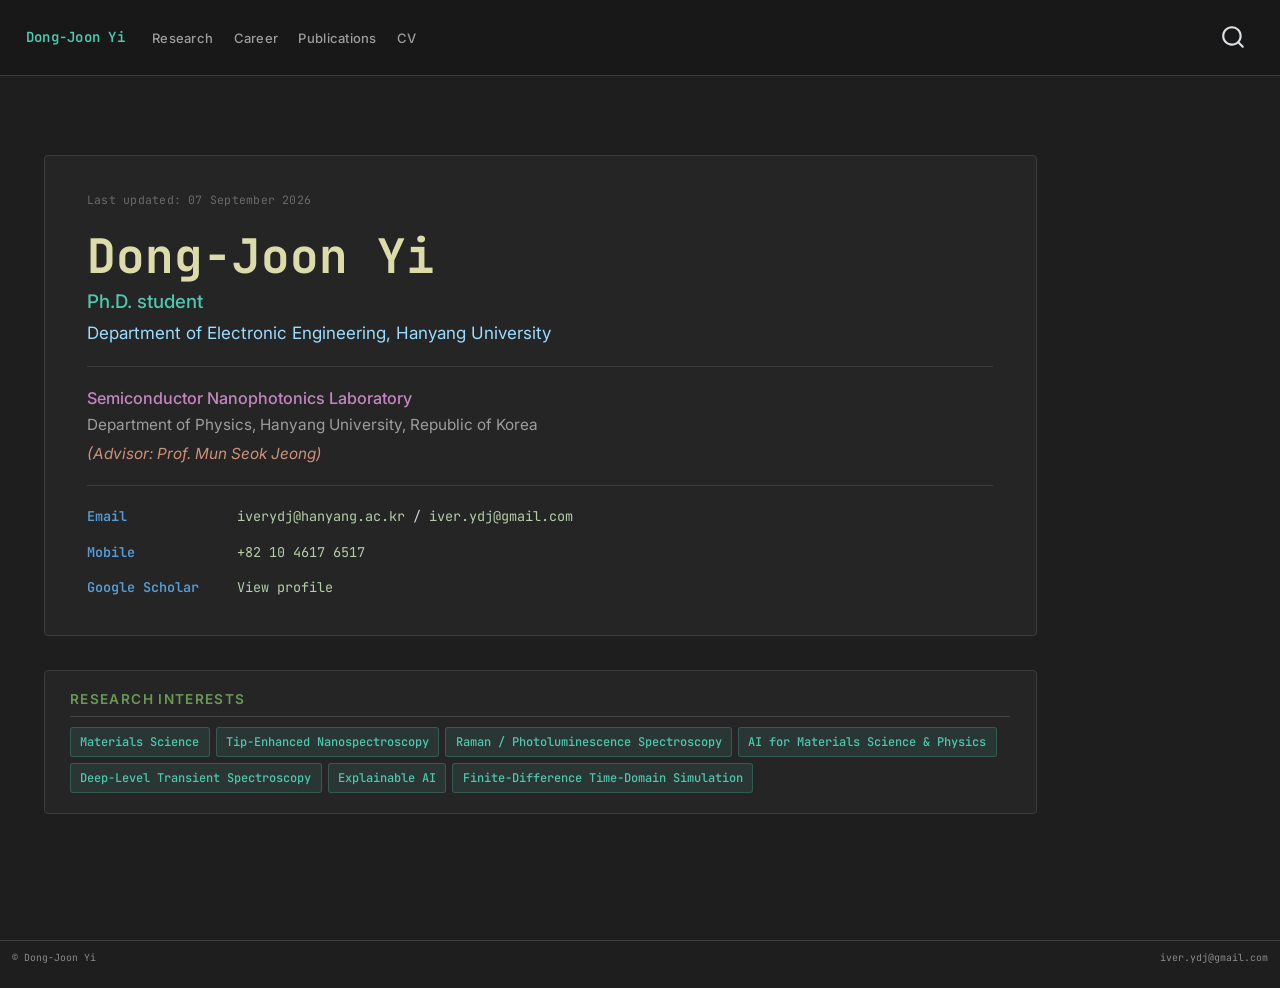
==== commit 6ac20039: "Generate CV/career/publications/research content from data/cv YAML; add HTML CV page" ====
--- a/docs/index.html
+++ b/docs/index.html
@@ -42,7 +42,7 @@
 <link href="site_libs/quarto-html/quarto-syntax-highlighting-dark-d0ae9245876894da5ac7e18953ecc5cc.css" rel="stylesheet" id="quarto-text-highlighting-styles">
 <script src="site_libs/bootstrap/bootstrap.min.js"></script>
 <link href="site_libs/bootstrap/bootstrap-icons.css" rel="stylesheet">
-<link href="site_libs/bootstrap/bootstrap-f09ca3e93bb8ef4c455681dded11657b.min.css" rel="stylesheet" append-hash="true" id="quarto-bootstrap" data-mode="dark">
+<link href="site_libs/bootstrap/bootstrap-3392bf5957374e597e0b1b24e7ed275d.min.css" rel="stylesheet" append-hash="true" id="quarto-bootstrap" data-mode="dark">
 <script id="quarto-search-options" type="application/json">{
   "location": "navbar",
   "copy-button": false,
@@ -103,6 +103,10 @@
   <li class="nav-item">
     <a class="nav-link" href="./publications.html"> 
 <span class="menu-text">Publications</span></a>
+  </li>  
+  <li class="nav-item">
+    <a class="nav-link" href="./cv.html"> 
+<span class="menu-text">CV</span></a>
   </li>  
 </ul>
           </div> <!-- /navcollapse -->
--- a/docs/styles.css
+++ b/docs/styles.css
@@ -218,17 +218,6 @@
 .contact-row:last-child { margin-bottom: 0; }
 .contact-row dd { margin: 0; overflow-wrap: anywhere; }
 
-.cv-download {
-  display: inline-block;
-  padding: 0.55rem 0.9rem;
-  border: 1px solid var(--cyan);
-  border-radius: 4px;
-  color: var(--cyan);
-  font-weight: 600;
-}
-.cv-download:hover { background: var(--bg-hover); color: var(--text); }
-.cv-download:focus-visible { outline: 2px solid var(--cyan); outline-offset: 3px; }
-
 /* legacy - unused */
 .hero-tagline { display: none; }
 .hero-meta { display: none; }
@@ -404,11 +393,6 @@
   font-weight: 600;
   color: var(--text-3);
 }
-
-/* patent list: separate counter, 3 items */
-.pub-patents { counter-reset: pat 4; }
-.pub-patents li { counter-increment: pat -1; }
-.pub-patents li::before { content: counter(pat); }
 
 /* authors: default text */
 .pub-authors { color: var(--text); }
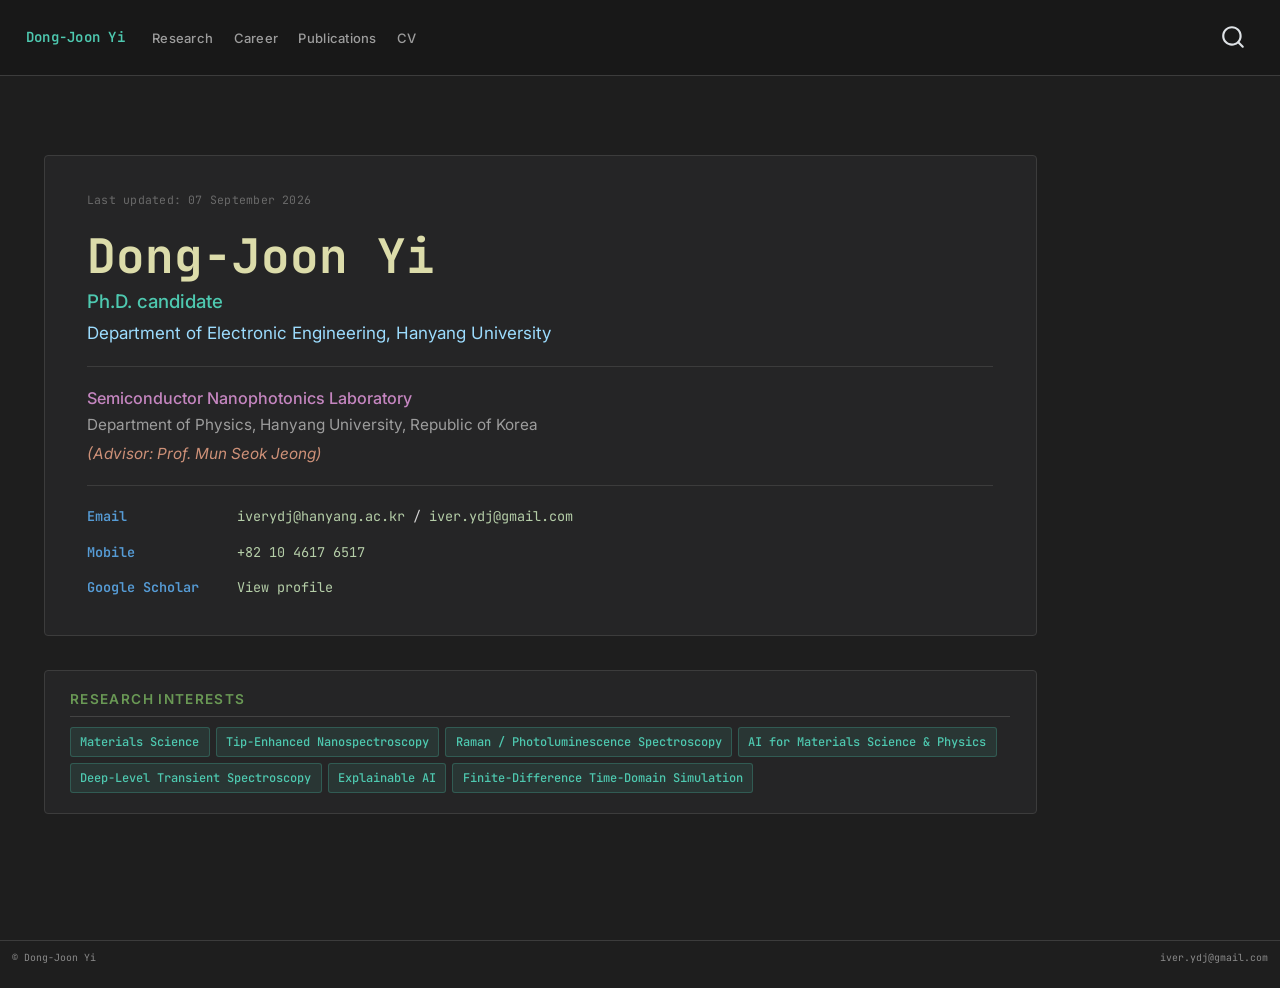
==== commit 1d7e57e9: "Remove duplicated CV/research sources; generate Home hero from profile.yml" ====
--- a/docs/index.html
+++ b/docs/index.html
@@ -127,33 +127,19 @@
 
 
 <div class="hero">
-<p class="last-update">
-Last updated: 07 September 2026
-</p>
-<p class="hero-name">
-Dong-Joon Yi
-</p>
-<p class="hero-position">
-Ph.D.&nbsp;student
-</p>
-<p class="hero-dept">
-Department of Electronic Engineering, Hanyang University
-</p>
-<div class="hero-divider">
-
-</div>
-<p class="hero-lab">
-Semiconductor Nanophotonics Laboratory
-</p>
-<p class="hero-lab-dept">
-Department of Physics, Hanyang University, Republic of Korea
-</p>
-<p class="hero-advisor">
-(Advisor: Prof.&nbsp;Mun Seok Jeong)
-</p>
-<div class="hero-divider">
-
-</div>
+<p class="last-update">Last updated: 07 September 2026</p>
+<p class="hero-name">Dong-Joon Yi</p>
+<p class="hero-position">Ph.D. candidate</p>
+<p class="hero-dept">Department of Electronic Engineering, Hanyang University</p>
+
+<div class="hero-divider"></div>
+
+<p class="hero-lab">Semiconductor Nanophotonics Laboratory</p>
+<p class="hero-lab-dept">Department of Physics, Hanyang University, Republic of Korea</p>
+<p class="hero-advisor">(Advisor: Prof. Mun Seok Jeong)</p>
+
+<div class="hero-divider"></div>
+
 <dl class="hero-contact">
   <div class="contact-row">
     <dt class="contact-label">Email</dt>
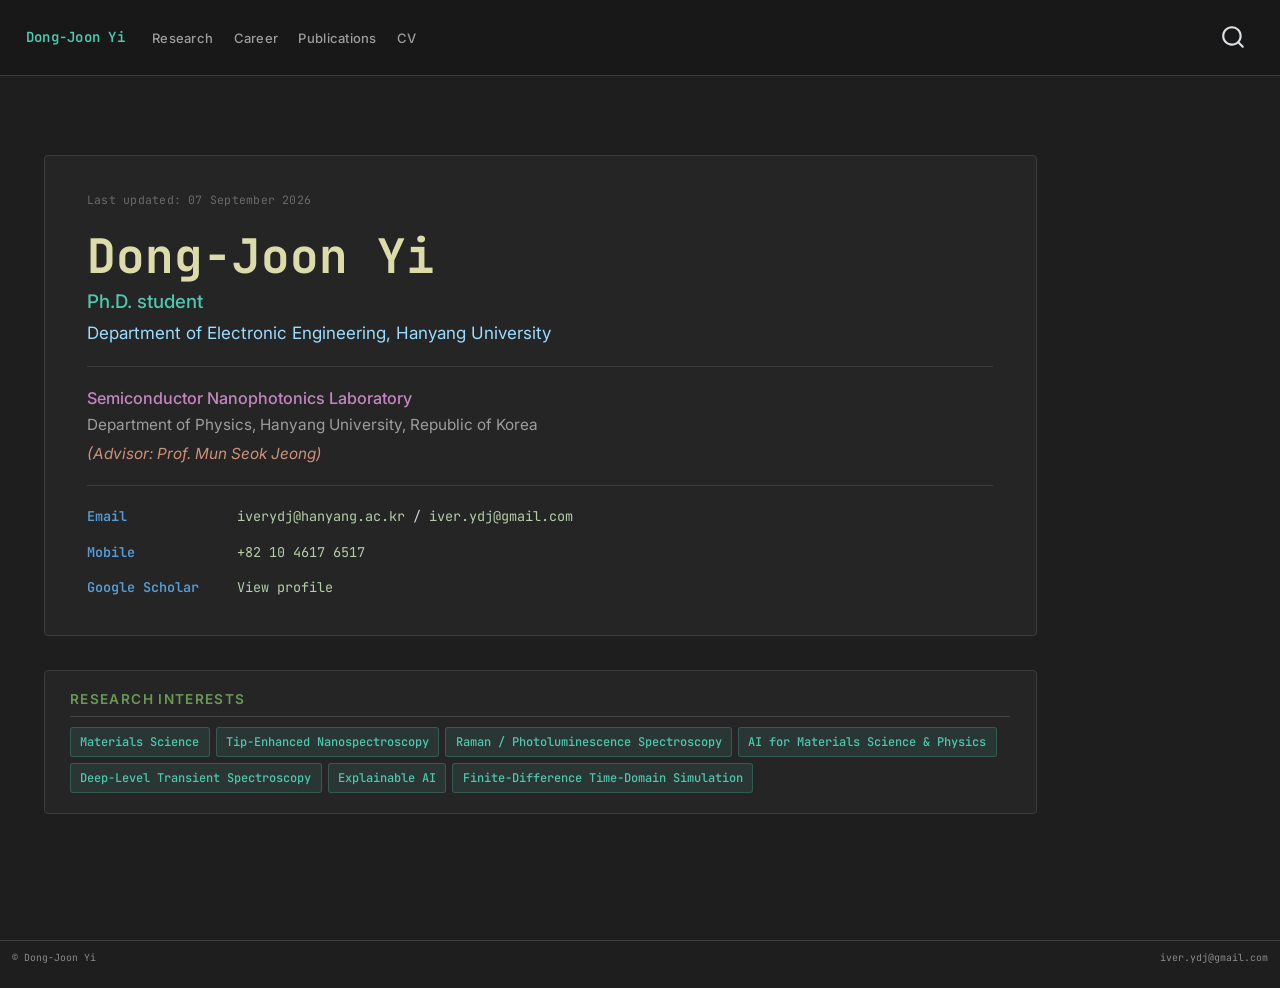
==== commit 4d505e25: "Use 'Ph.D. student' consistently" ====
--- a/docs/index.html
+++ b/docs/index.html
@@ -129,7 +129,7 @@
 <div class="hero">
 <p class="last-update">Last updated: 07 September 2026</p>
 <p class="hero-name">Dong-Joon Yi</p>
-<p class="hero-position">Ph.D. candidate</p>
+<p class="hero-position">Ph.D. student</p>
 <p class="hero-dept">Department of Electronic Engineering, Hanyang University</p>
 
 <div class="hero-divider"></div>
